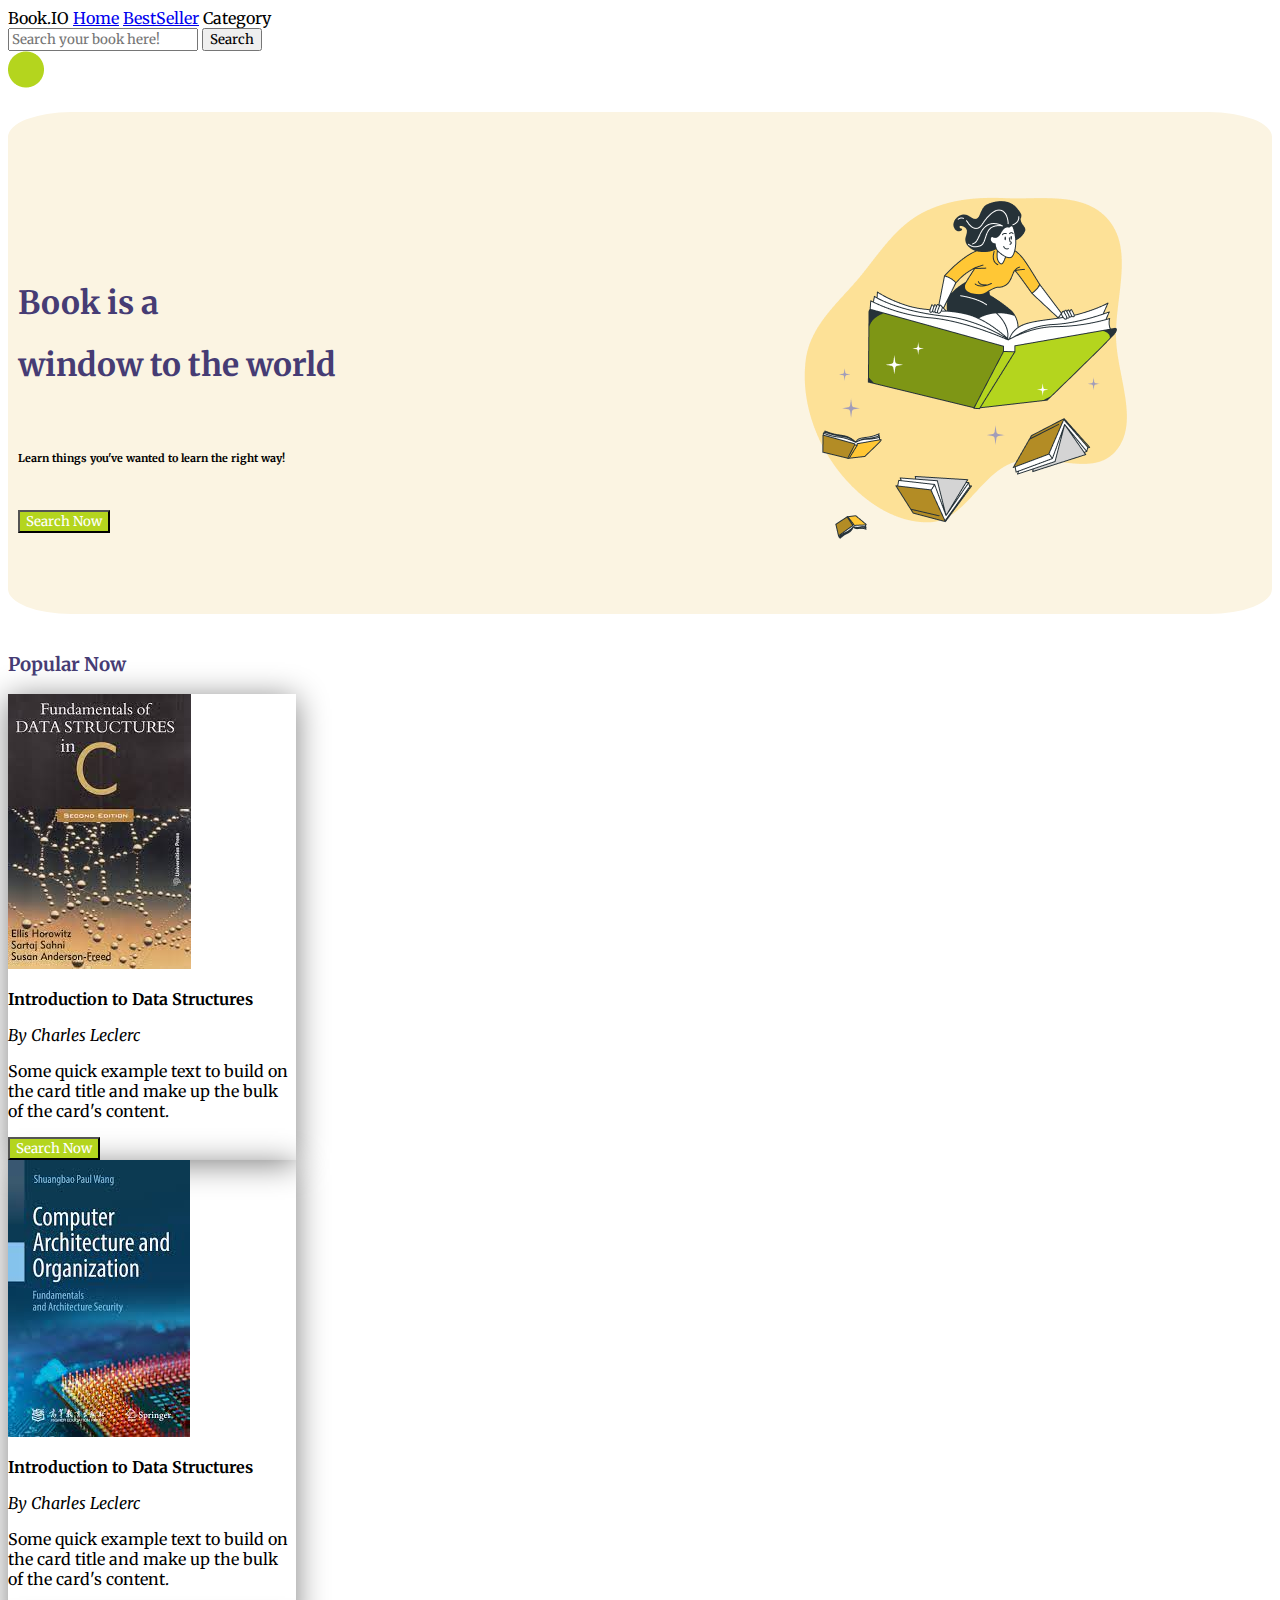
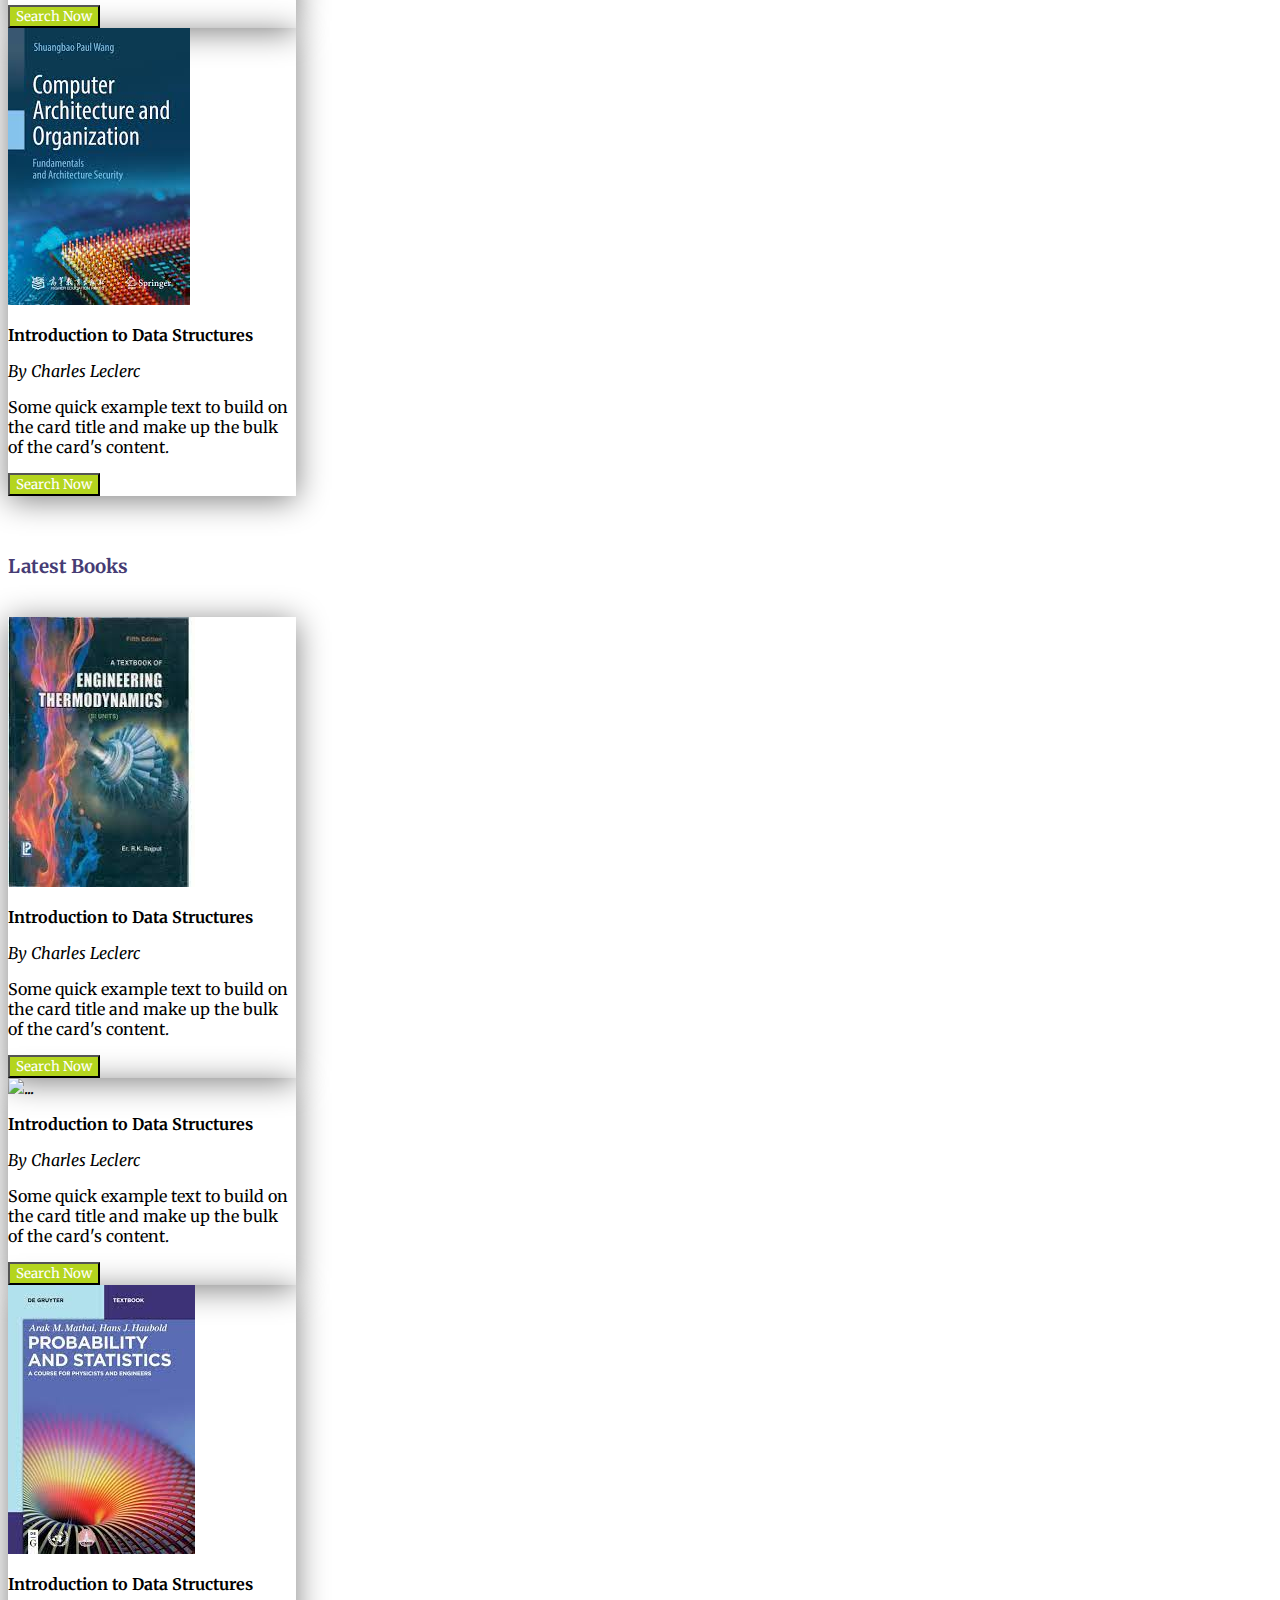
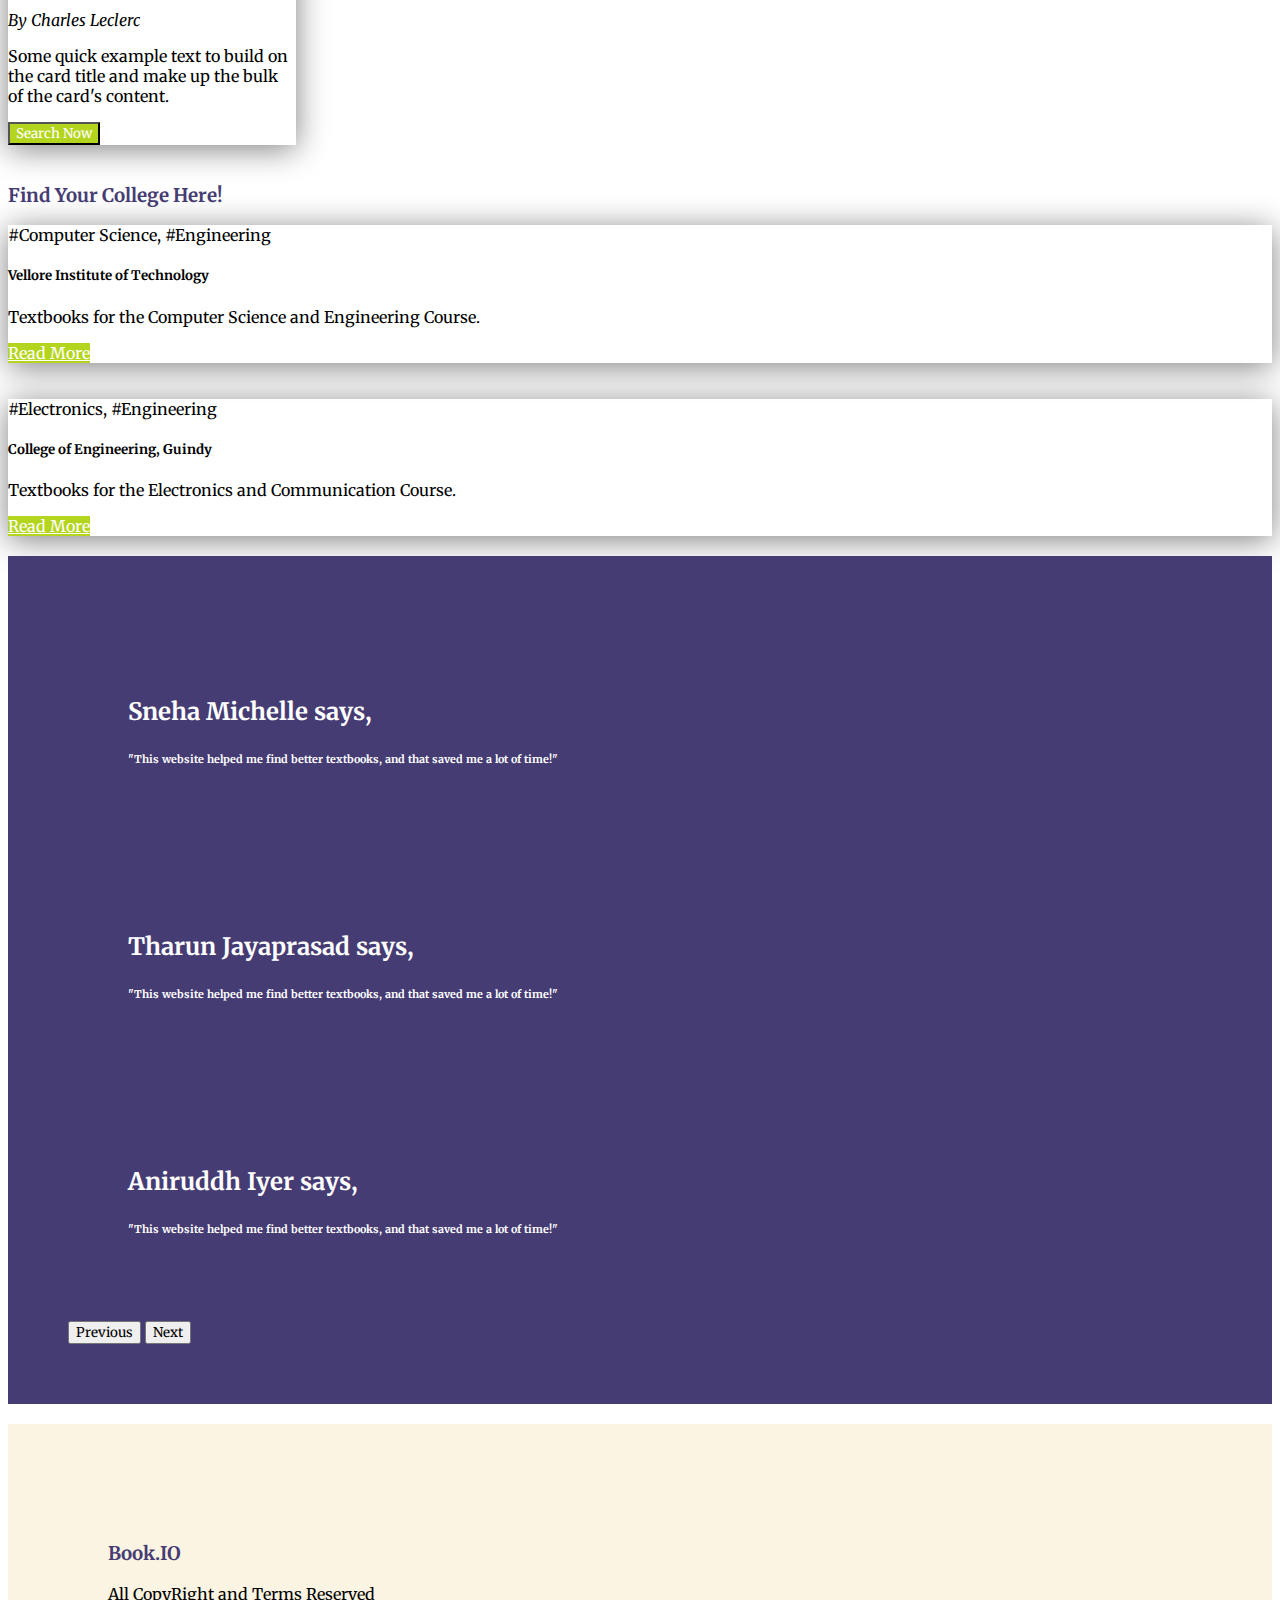
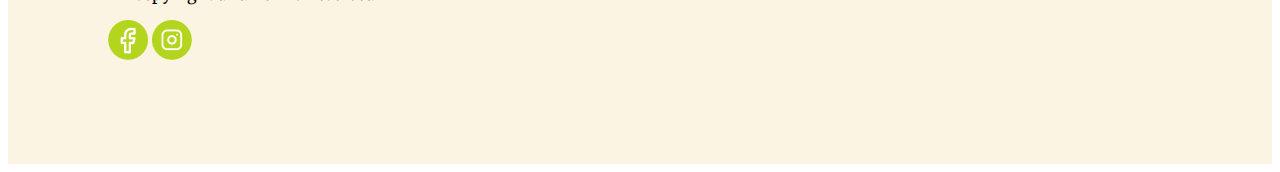
==== index.html @ 18d8ebc8 "Initial Commit" ====
<!DOCTYPE html>
<html lang="en">
<head>
    <meta charset="UTF-8">
    <meta http-equiv="X-UA-Compatible" content="IE=edge">
    <meta name="viewport" content="width=device-width, initial-scale=1.0">
    <link rel="stylesheet" href="index.css">
    <link href="https://cdn.jsdelivr.net/npm/bootstrap@5.2.2/dist/css/bootstrap.min.css" rel="stylesheet" integrity="sha384-Zenh87qX5JnK2Jl0vWa8Ck2rdkQ2Bzep5IDxbcnCeuOxjzrPF/et3URy9Bv1WTRi" crossorigin="anonymous">
    <title>Book.IO</title>
</head>
    <!--navbar goes here-->
    <nav class="navbar bg-light">
        <div class="container-fluid">
          <a class="navbar-brand">Book.IO</a>
          <a class="nav-link" href="#">Home</a>
            <a class="nav-link" href="#">BestSeller</a>
            <a class="nav-link disabled">Category</a>
          <form class="d-flex" role="search">
            <input class="form-control me-2" type="search" placeholder="Search your book here!" aria-label="Search">
            <button class="btn btn-outline-success" type="submit">Search</button>
          </form>
          <a href="#" class="nav-link"><img src="./profile.png" alt=""></a>
        </div>
      </nav>
    <!--and ends here-->

    <!--hero section-->
    <br>
    <div class="container text-center herodiv">
        <div class="headertext">
            <h1>Book is a</h1><h1>window to the world</h1>
            <br>
            <h6>Learn things you've wanted to learn the right way!</h6>
            <br>
            <button class="btn" style="background-color:#B4D51E;color:white">Search Now</button>
        </div>
        <div class="heroimage">
            <img src="./ilustrationhero.png" class="illustrationhero">
        </div>
    </div>
    <!--hero end section-->

    <br>

    <!--popular now and latestr book section-->
    <section class="popularnow">
        <div class="container px-4">
            <h3>Popular Now</h3>
            <div class="grid row gx-5">
                <div class="col">
                    <div class="card p-3" style="width: 18rem;">
                        <img src="[data-uri]" class="card-img-top" alt="...">
                        <div class="card-body">
                          <p><b>Introduction to Data Structures</b></p>
                          <p><i>By Charles Leclerc</i></p>
                          <p class="card-text">Some quick example text to build on the card title and make up the bulk of the card's content.</p>
                        </div>
                        <button class="btn" style="background-color:#B4D51E;color:white"><a href="book.html" style="text-decoration: none; color: white;">Search Now</a></button>
                    </div>
                </div>
                <div class="col">
                    <div class="card p-3" style="width: 18rem;">
                        <img src="[data-uri]" class="card-img-top" alt="...">
                        <div class="card-body">
                            <p><b>Introduction to Data Structures</b></p>
                          <p><i>By Charles Leclerc</i></p>
                          <p class="card-text">Some quick example text to build on the card title and make up the bulk of the card's content.</p>
                        </div>
                        <button class="btn" style="background-color:#B4D51E;color:white">Search Now</button>
                      </div>
                </div>
                <div class="col">
                    <div class="card p-3" style="width: 18rem;">
                        <img src="[data-uri]" class="card-img-top" alt="...">
                        <div class="card-body">
                            <p><b>Introduction to Data Structures</b></p>
                          <p><i>By Charles Leclerc</i></p>
                          <p class="card-text">Some quick example text to build on the card title and make up the bulk of the card's content.</p>
                        </div>
                        <button class="btn" style="background-color:#B4D51E;color:white">Search Now</button>
                      </div>
                </div>
                
            </div>
            <br>
            <br>
            <h3>Latest Books</h3>
            <br>
            <div class="row gx-5">
                <div class="col">
                    <div class="card p-3" style="width: 18rem;">
                        <img src="[data-uri]" class="card-img-top" alt="...">
                        <div class="card-body">
                            <p><b>Introduction to Data Structures</b></p>
                          <p><i>By Charles Leclerc</i></p>
                          <p class="card-text">Some quick example text to build on the card title and make up the bulk of the card's content.</p>
                        </div>
                        <button class="btn" style="background-color:#B4D51E;color:white">Search Now</button>
                      </div>
                </div>
                <div class="col">
                    <div class="card p-3" style="width: 18rem;">
                        <img src="https://m.media-amazon.com/images/I/51bVf5NyKcS.jpg" class="card-img-top" alt="...">
                        <div class="card-body">
                            <p><b>Introduction to Data Structures</b></p>
                          <p><i>By Charles Leclerc</i></p>
                          <p class="card-text">Some quick example text to build on the card title and make up the bulk of the card's content.</p>
                        </div>
                        <button class="btn" style="background-color:#B4D51E;color:white">Search Now</button>
                      </div>
                </div>
                <div class="col">
                    <div class="card p-3" style="width: 18rem;">
                        <img src="[data-uri]" class="card-img-top" alt="...">
                        <div class="card-body">
                            <p><b>Introduction to Data Structures</b></p>
                          <p><i>By Charles Leclerc</i></p>
                          <p class="card-text">Some quick example text to build on the card title and make up the bulk of the card's content.</p>
                        </div>
                        <button class="btn" style="background-color:#B4D51E;color:white">Search Now</button>
                      </div>
                </div>
            </div>
            
        </div>       

    </section>
    <!--popular now section ends-->

    <!--College packages start here-->
    <br>
    <div class="container">
    <h3>Find Your College Here!</h3>
        <div class="card">
            <div class="card-header">
                <p>#Computer Science, #Engineering</p>
            </div>
            <div class="card-body text-center">
                <h5 class="card-title">Vellore Institute of Technology</h5>
                <p class="card-text">Textbooks for the Computer Science and Engineering Course.</p>
                <a href="#" class="btn" style="background-color: #B4D51E; color: white">Read More</a>
            </div>
        </div>
        <br>
        <div class="card">
            <div class="card-header">
              <p>#Electronics, #Engineering</p>
            </div>
            <div class="card-body text-center">
              <h5 class="card-title">College of Engineering, Guindy</h5>
              <p class="card-text">Textbooks for the Electronics and Communication Course.</p>
              <a href="#" class="btn" style="background-color: #B4D51E; color: white">Read More</a>
            </div>
          </div>
        </div>
        <br>
    </div>
    <!--ends here-->


    <!--carousel of testimony-->
    <div class="container">
        <div id="carouselExampleControls" class="carousel slide" data-bs-ride="true">
            <div class="carousel-inner">
              <div class="carousel-item active text-center slide"  data-bs-slide-to="0">
                <h2 style="color:white">Sneha Michelle says, </h2>
                <h6 style="color:white">"This website helped me find better textbooks, and that saved me a lot of time!"</h6>
              </div>
              <div class="carousel-item text-center slide" data-bs-slide-to="1">
                <h2 style="color:white">Tharun Jayaprasad says, </h2>
                <h6 style="color:white">"This website helped me find better textbooks, and that saved me a lot of time!"</h6>
              </div>
              <div class="carousel-item text-center slide" data-bs-slide-to="2">
                <h2 style="color:white">Aniruddh Iyer says, </h2>
                <h6 style="color:white">"This website helped me find better textbooks, and that saved me a lot of time!"</h6>
              </div>
            </div>
            <button class="carousel-control-prev" type="button" data-bs-target="#carouselExampleControls" data-bs-slide="prev">
              <span class="carousel-control-prev-icon" aria-hidden="true"></span>
              <span class="visually-hidden">Previous</span>
            </button>
            <button class="carousel-control-next" type="button" data-bs-target="#carouselExampleControls" data-bs-slide="next">
              <span class="carousel-control-next-icon" aria-hidden="true"></span>
              <span class="visually-hidden">Next</span>
            </button>
          </div>
    </div>
    <!--carousel of testimony ends-->
    <br>
    <!--footer--->
    <div class="footer text-center">
        <h3>Book.IO</h3>
        <p>All CopyRight and Terms Reserved</p>
        <img src="./facebook.png" alt="ig" srcset="">
        <img src="./instagram.png" alt="mail" srcset="">
    </div>
    <!--footer ends-->
<!-- JavaScript Bundle with Popper -->
<script src="https://cdn.jsdelivr.net/npm/bootstrap@5.2.2/dist/js/bootstrap.bundle.min.js" integrity="sha384-OERcA2EqjJCMA+/3y+gxIOqMEjwtxJY7qPCqsdltbNJuaOe923+mo//f6V8Qbsw3" crossorigin="anonymous"></script>
</body>
</html>
---- index.css ----
@import url('https://fonts.googleapis.com/css2?family=Merriweather&display=swap');

*{
    font-family: 'Merriweather', serif;
}
.herodiv{
    background-color: #FBF4E2;
    border-radius: 5%;
    display: flex;
}
.headertext{
    margin-top: 150px;
    margin-left:10px;
    text-align: left;
}
.heroimage{
    flex-direction: row;
    justify-content: flex-end;
}
.illustrationhero{
    margin-left: 420px;
}
h1,h3{
    color: #463C74;
    font-weight: 700;
}
.slide{
    background-image: url('[data-uri]'    );
    padding: 60px;
}
.footer{
    background-color: #FBF4E2;
    padding: 100px;
}
.card{
    box-shadow: 0 4px 30px grey;
}
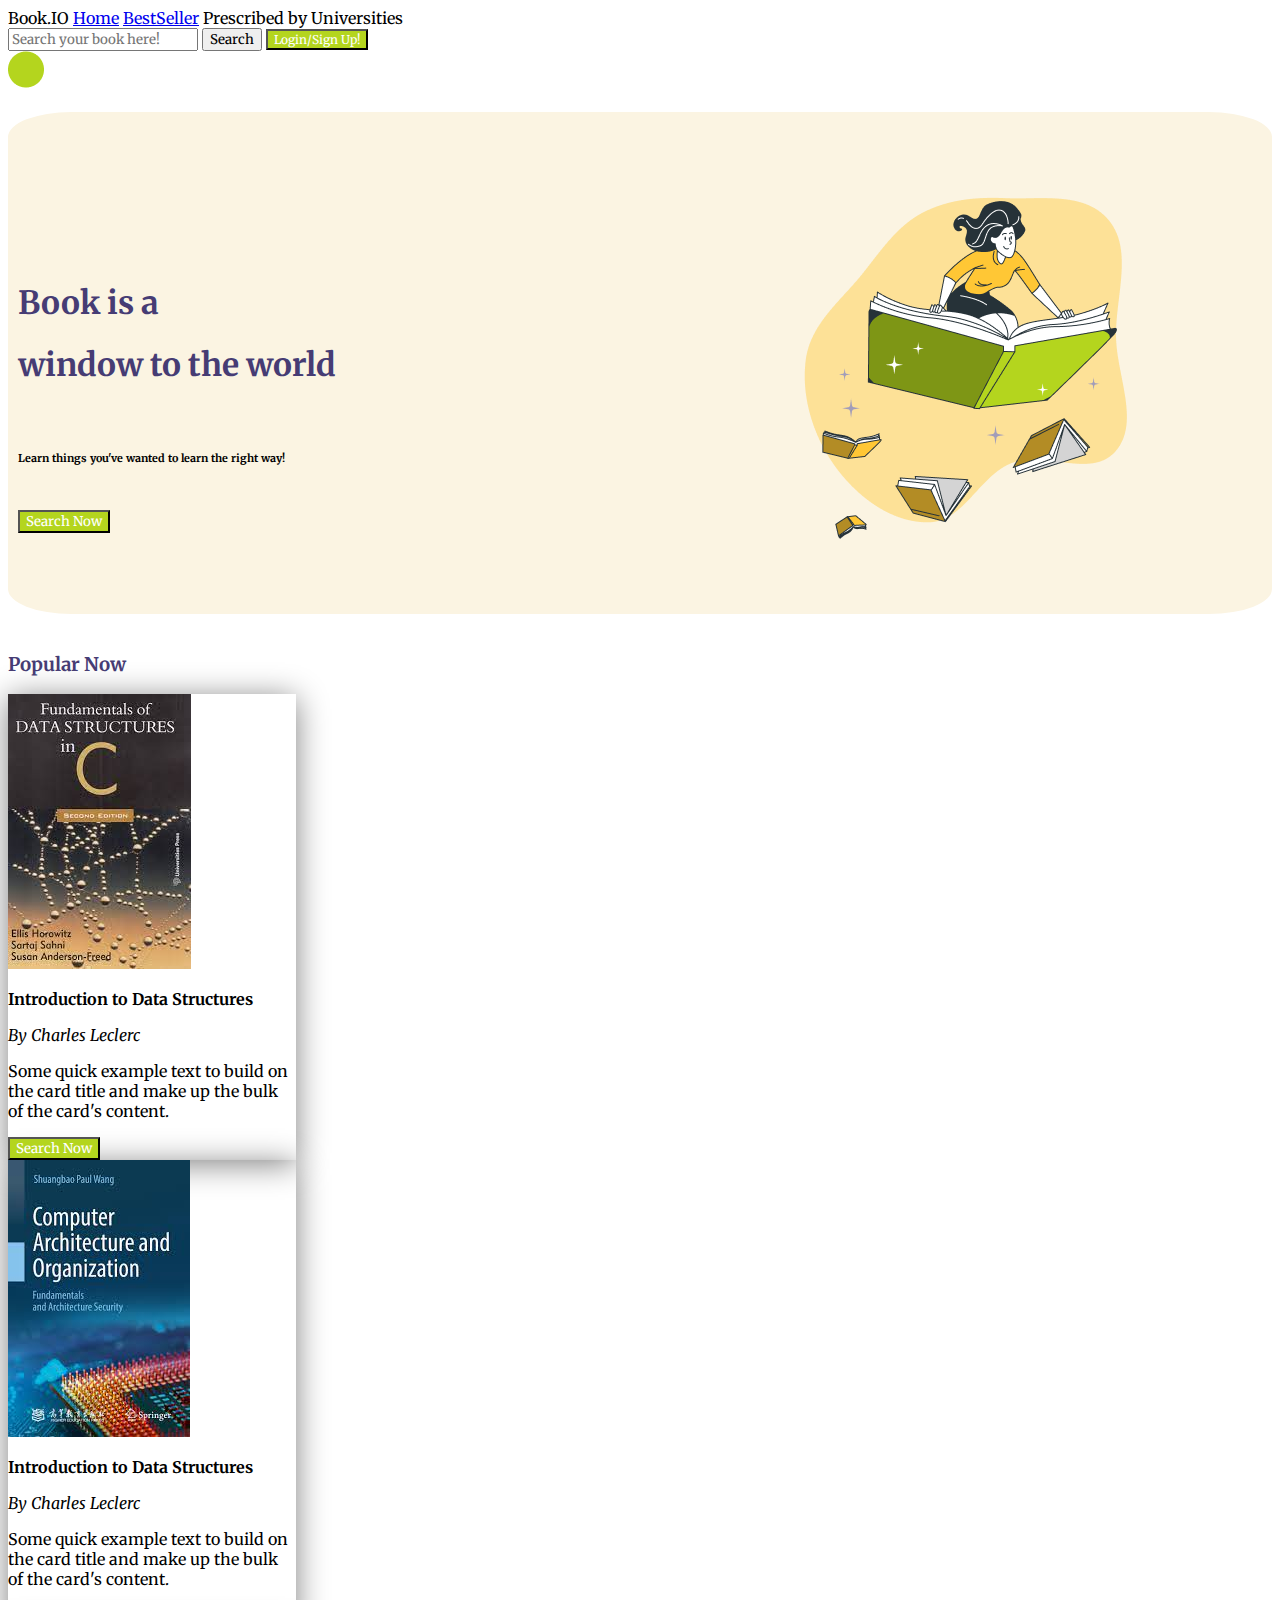
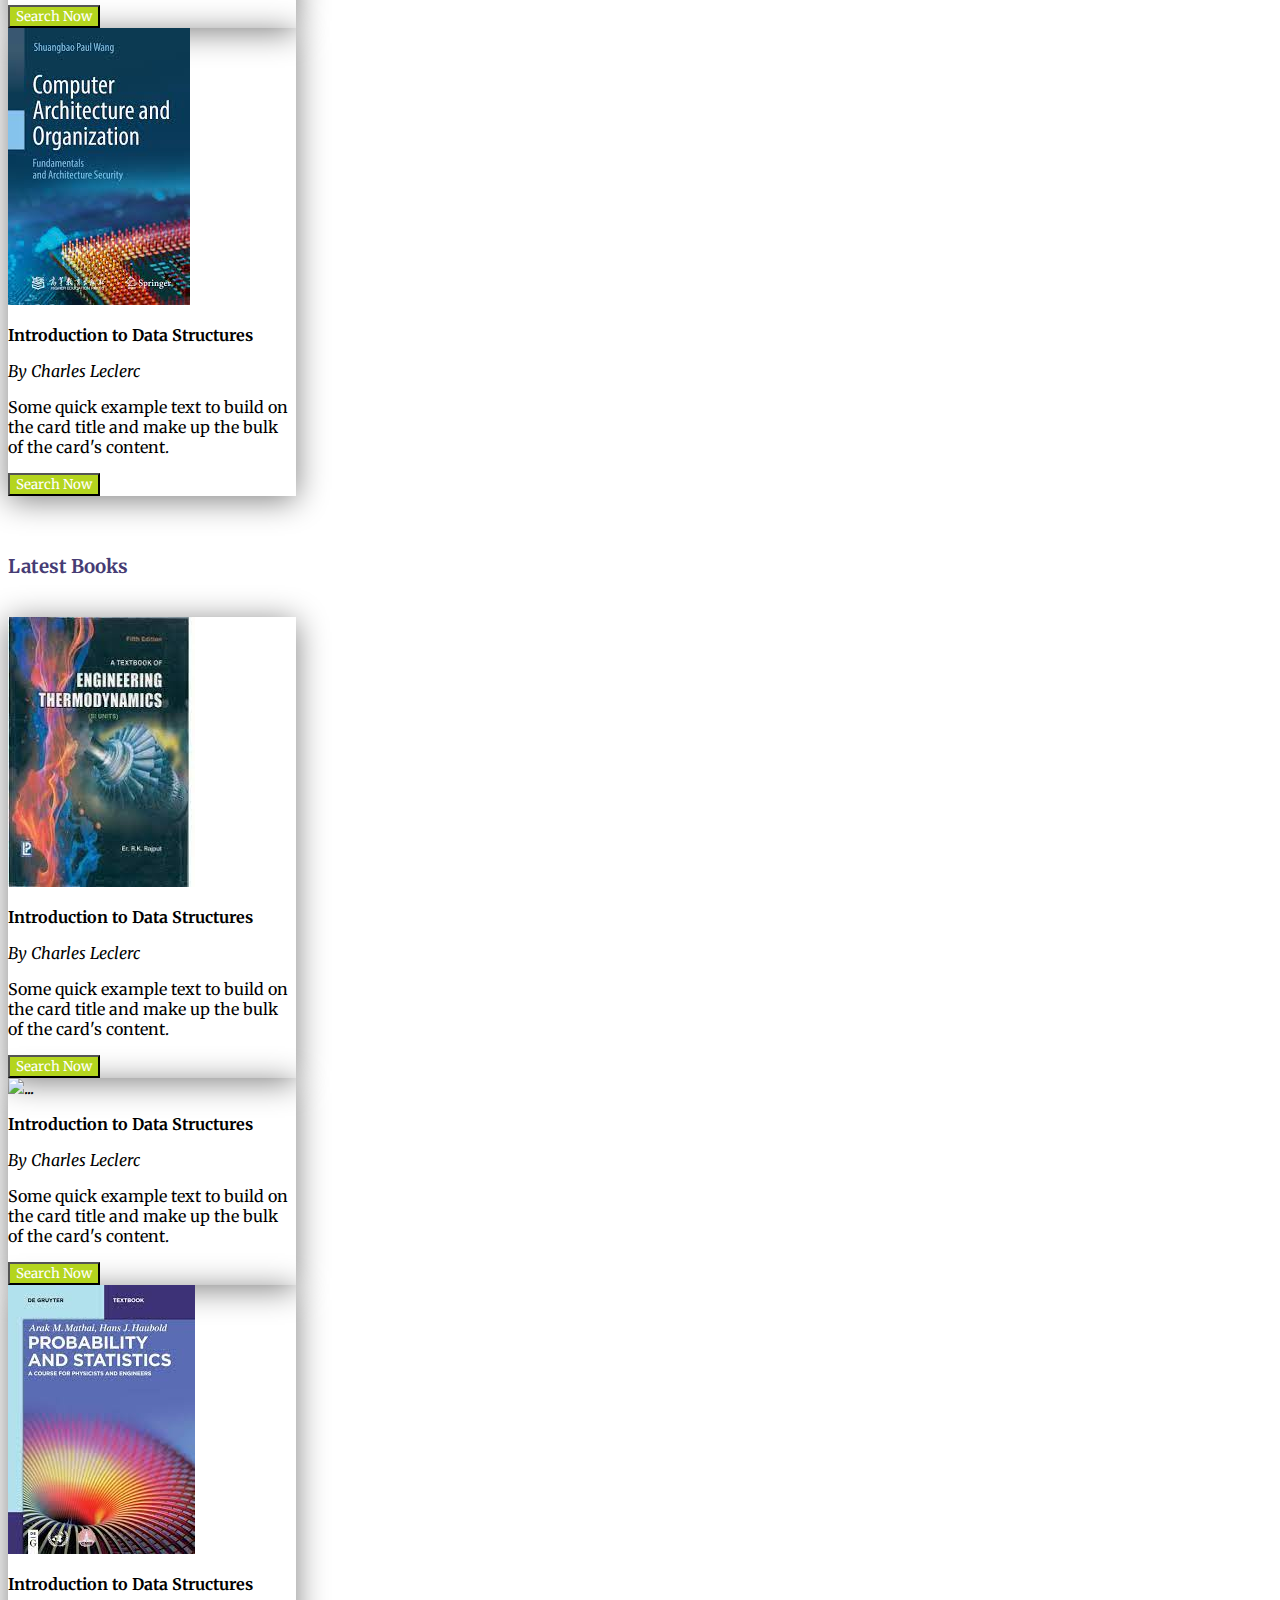
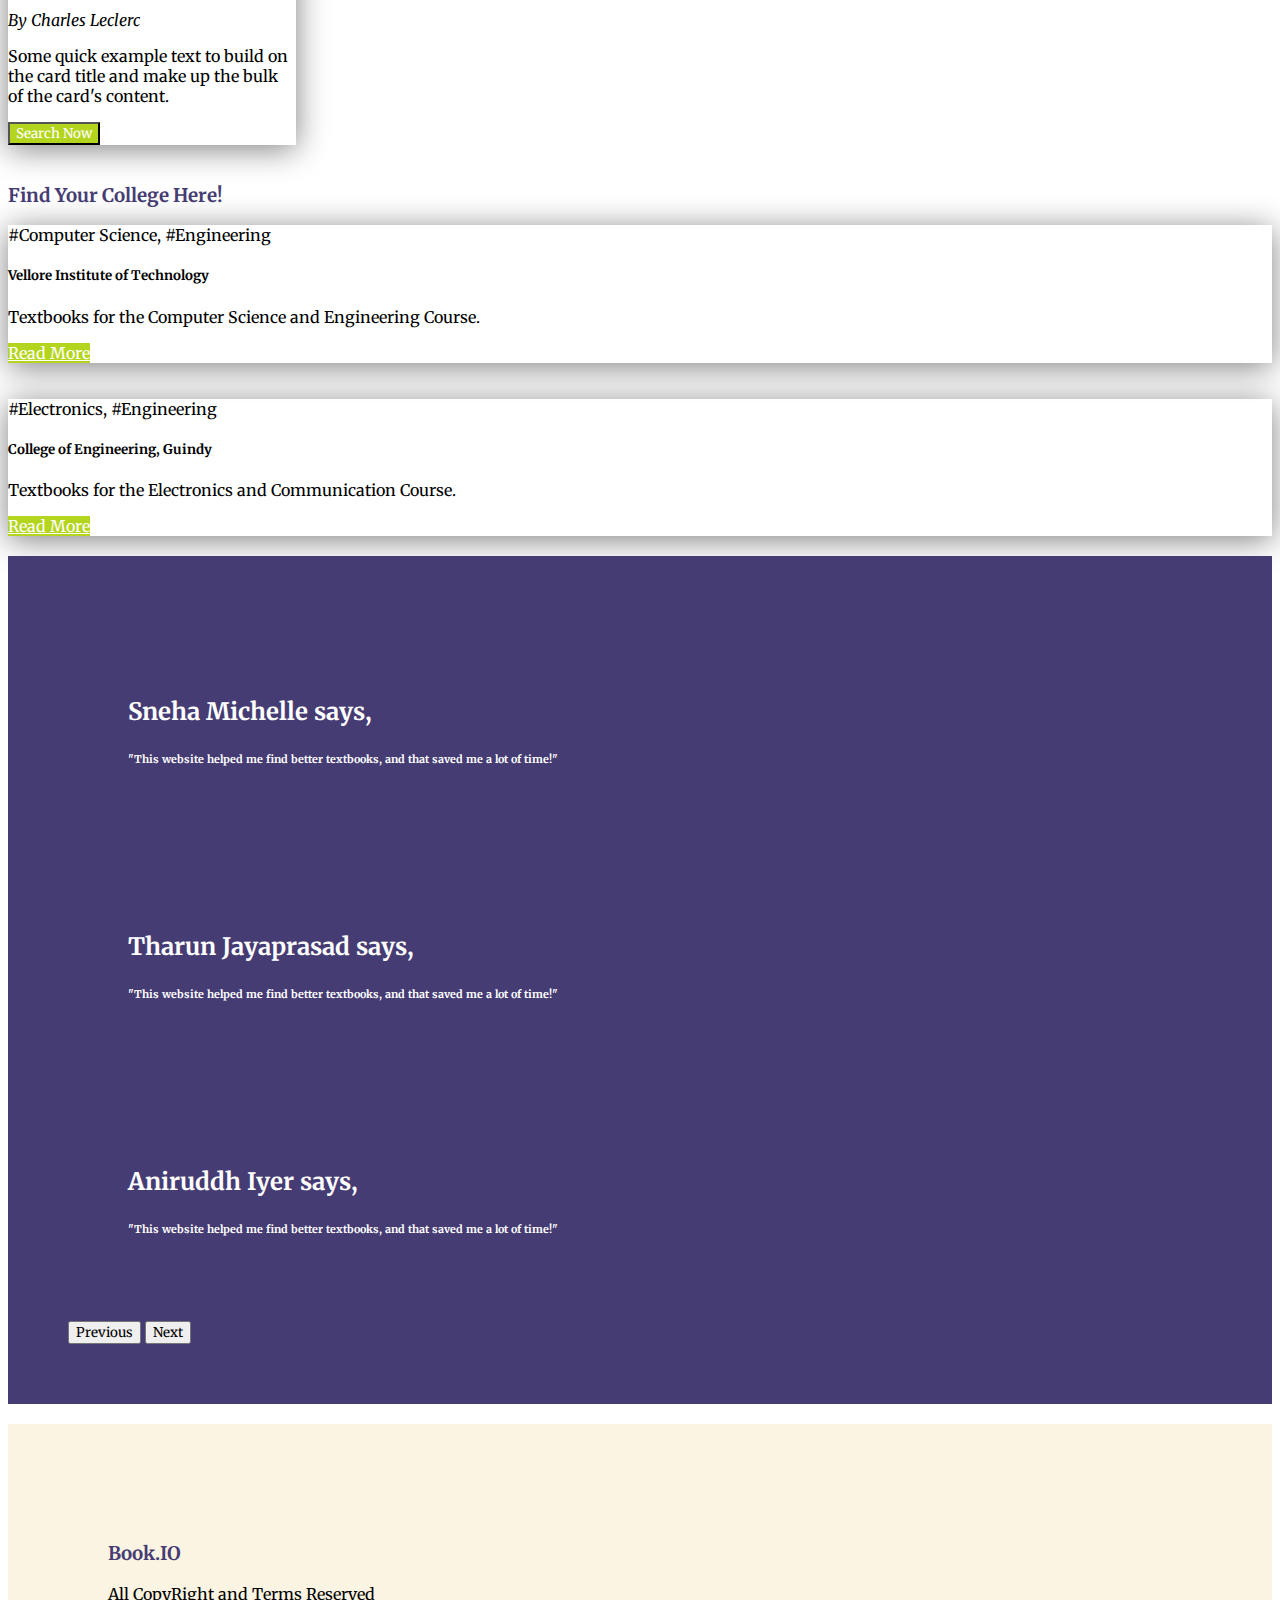
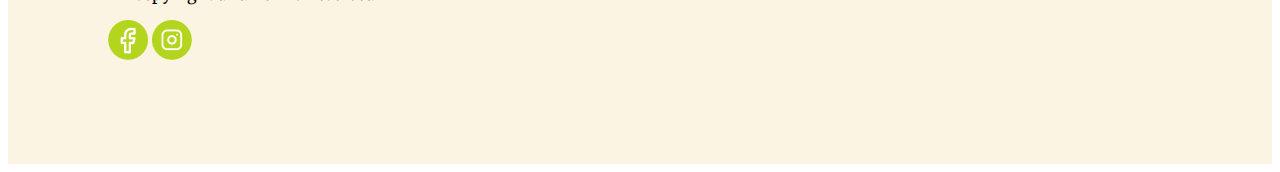
==== commit ef29897b: "Made Minor Changes" ====
--- a/index.html
+++ b/index.html
@@ -12,14 +12,15 @@
     <nav class="navbar bg-light">
         <div class="container-fluid">
           <a class="navbar-brand">Book.IO</a>
-          <a class="nav-link" href="#">Home</a>
+          <a class="nav-link" href="index.html">Home</a>
             <a class="nav-link" href="#">BestSeller</a>
-            <a class="nav-link disabled">Category</a>
+            <a class="nav-link">Prescribed by Universities</a>
           <form class="d-flex" role="search">
             <input class="form-control me-2" type="search" placeholder="Search your book here!" aria-label="Search">
             <button class="btn btn-outline-success" type="submit">Search</button>
+            <button class="btn" style="background-color:#B4D51E;color:white; font-size: 12px;" type="submit" href="swe_project_login.html">Login/Sign Up!</button>
           </form>
-          <a href="#" class="nav-link"><img src="./profile.png" alt=""></a>
+          <a href="login_page.html" class="nav-link"><img src="./profile.png" alt=""></a>
         </div>
       </nav>
     <!--and ends here-->
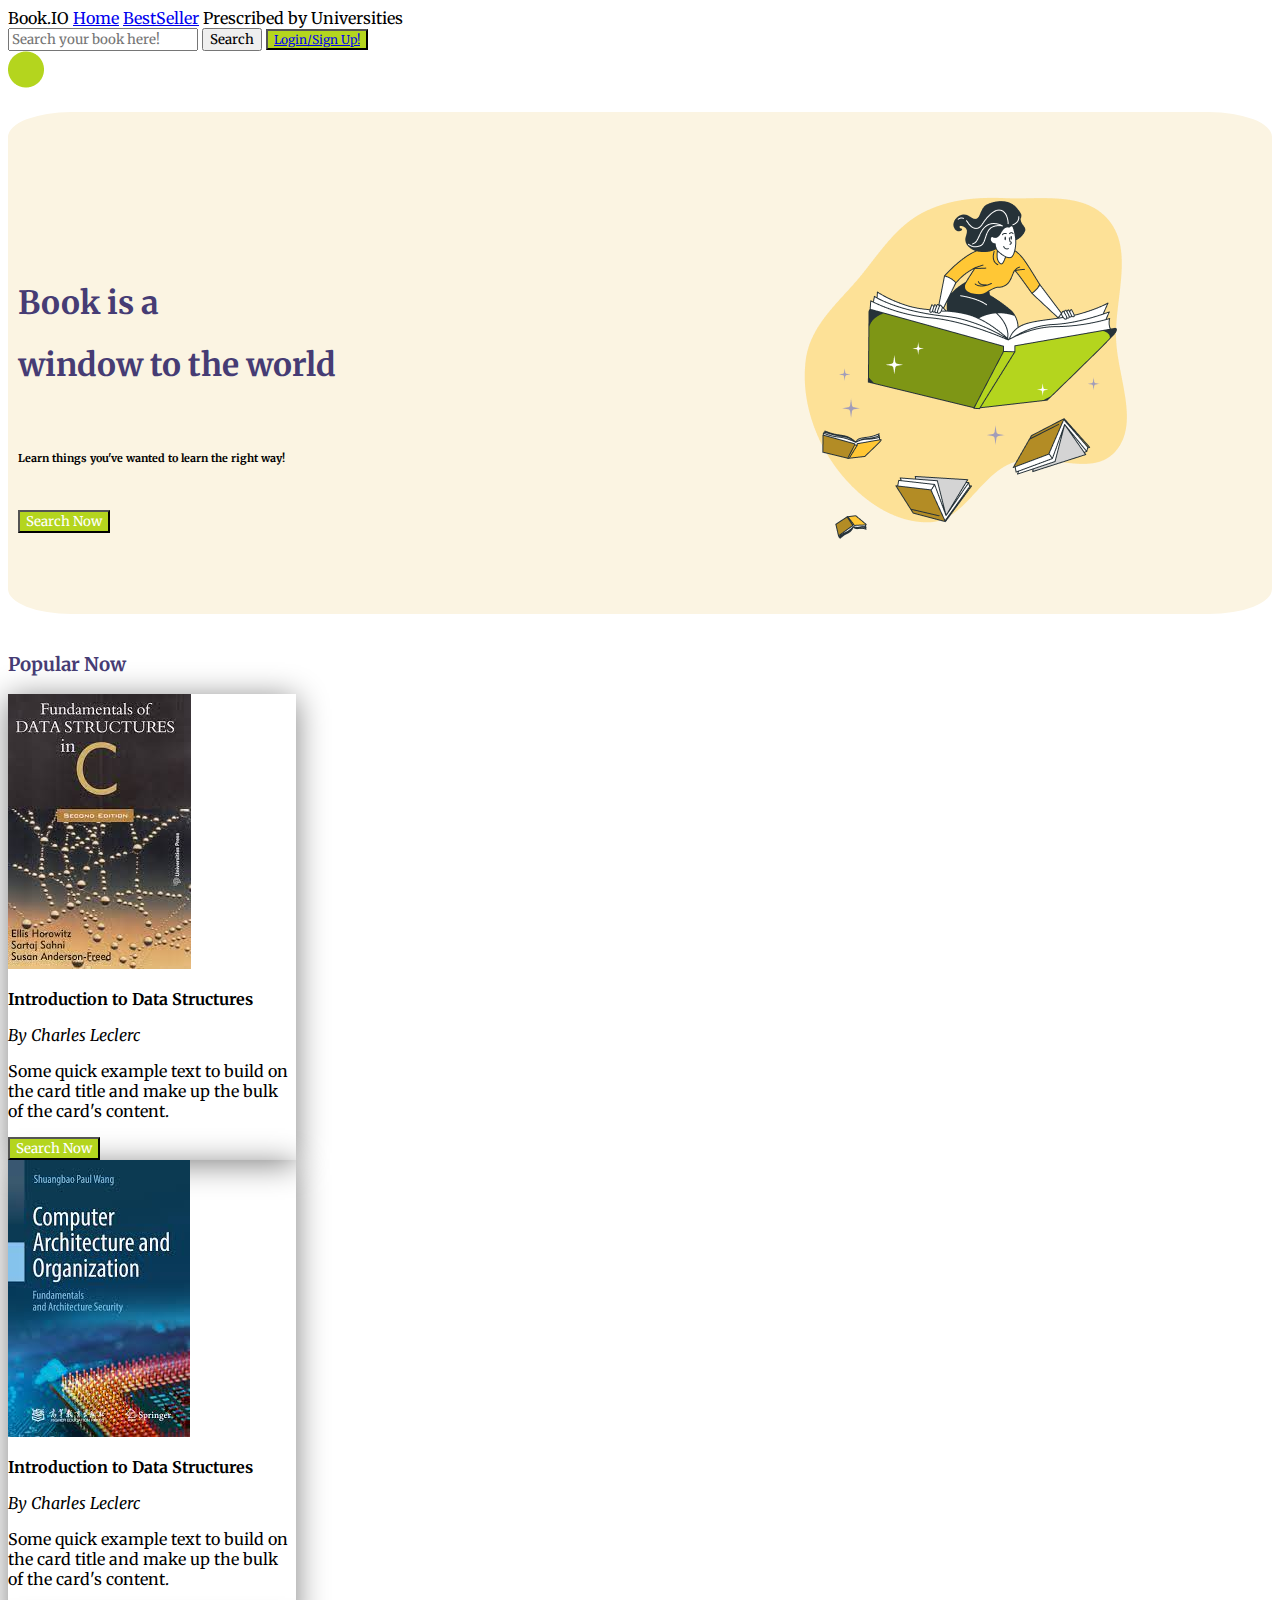
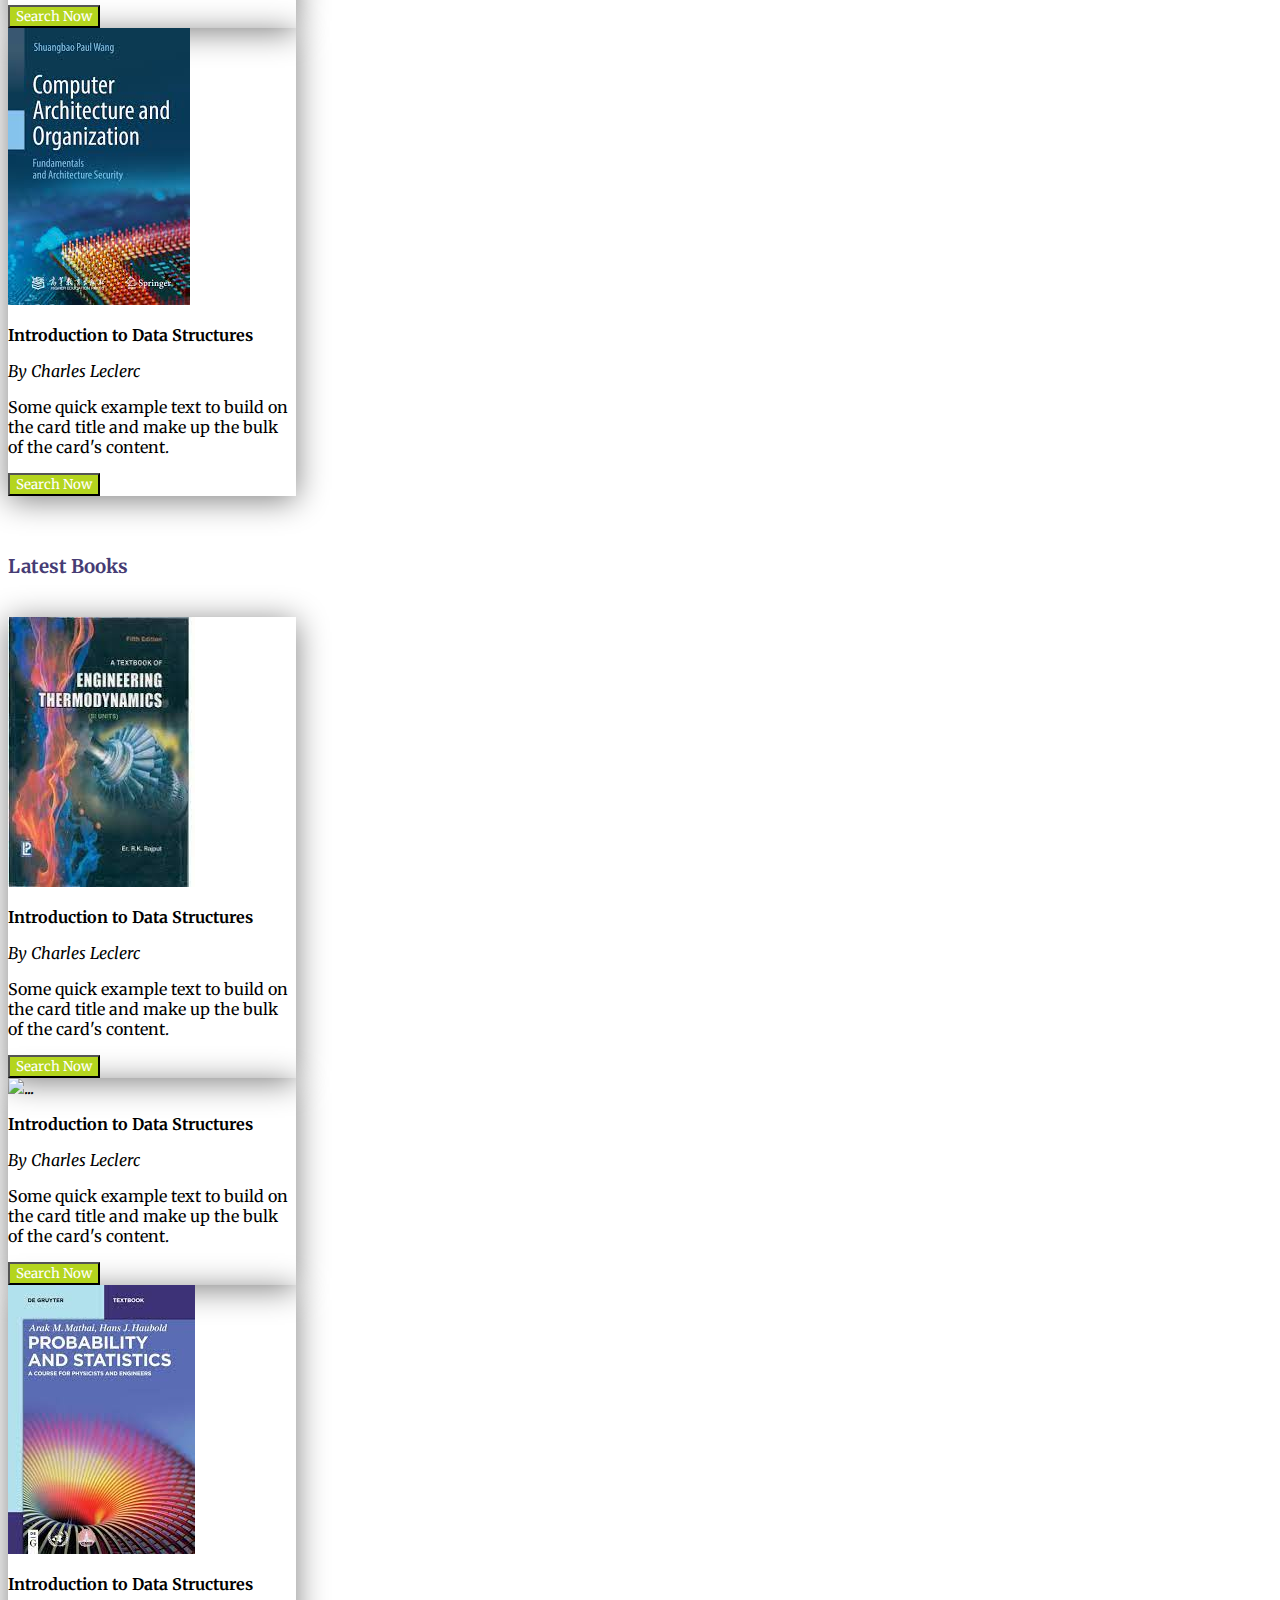
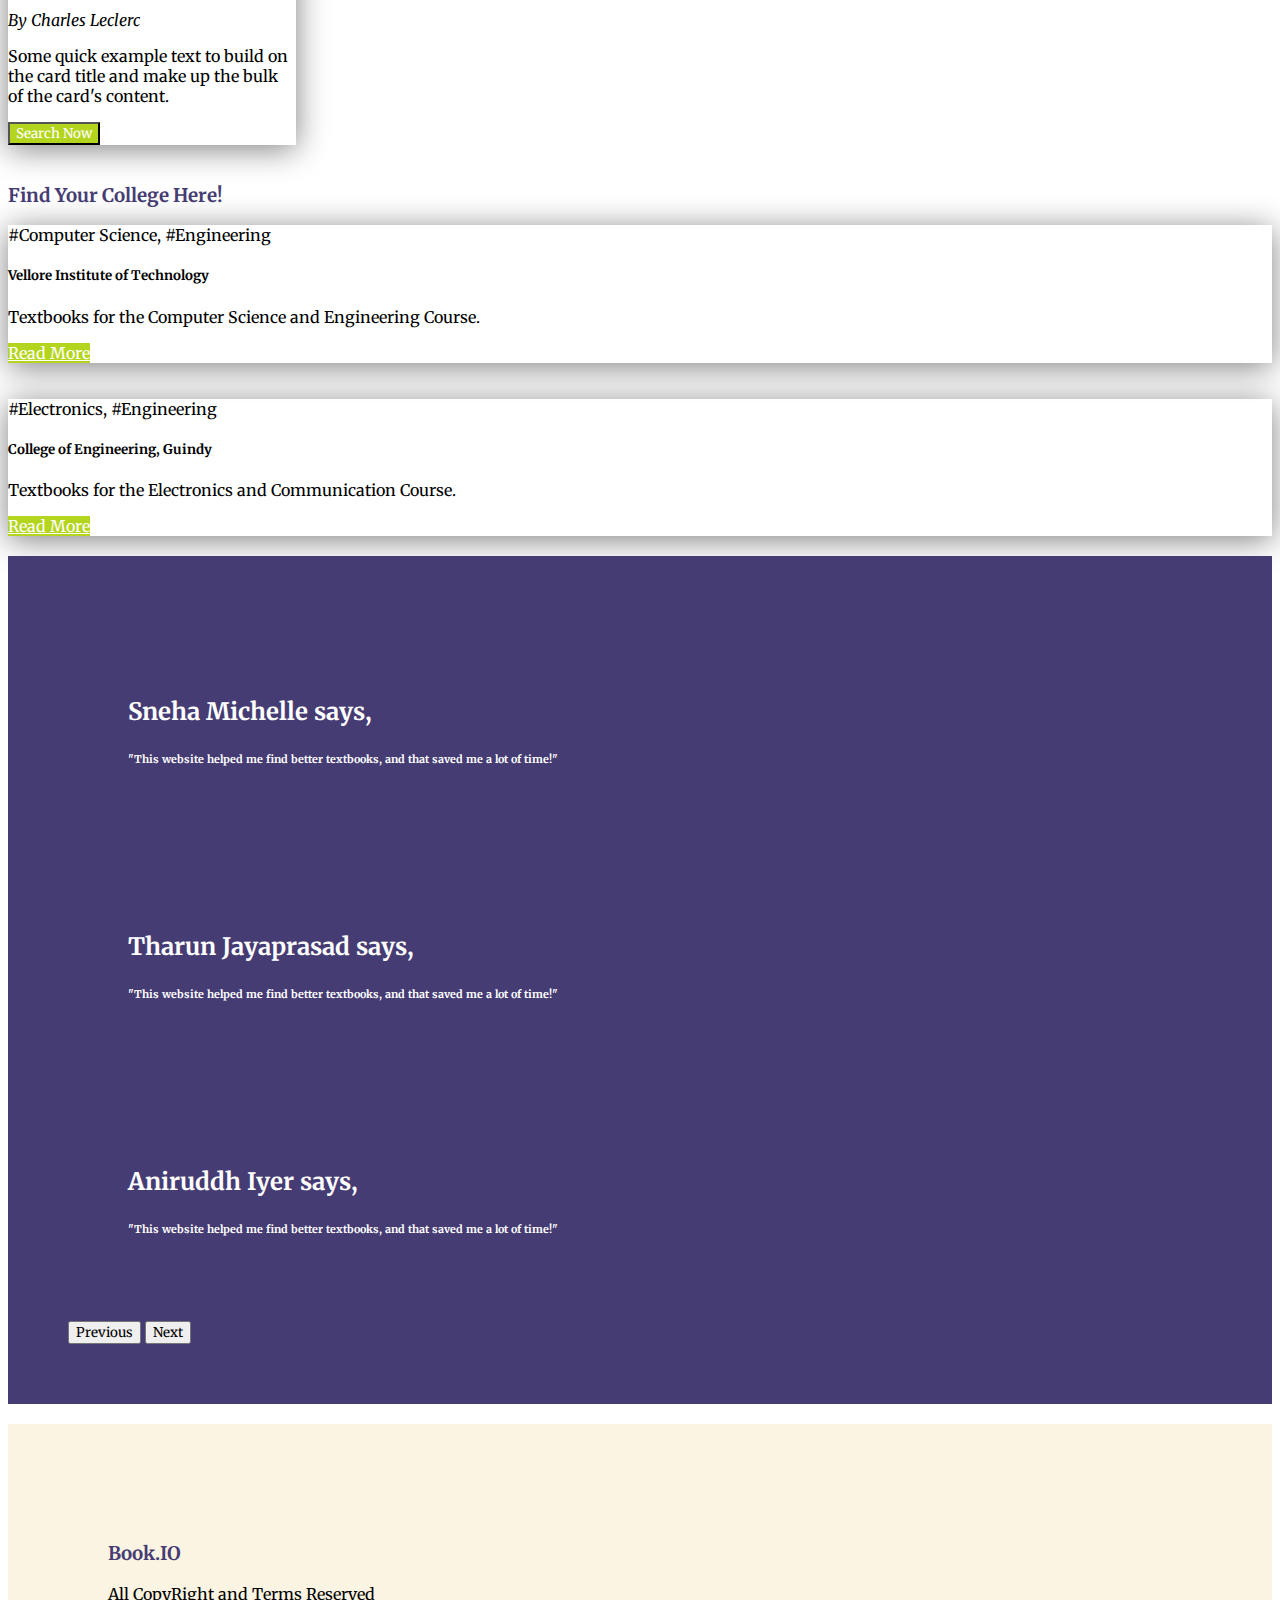
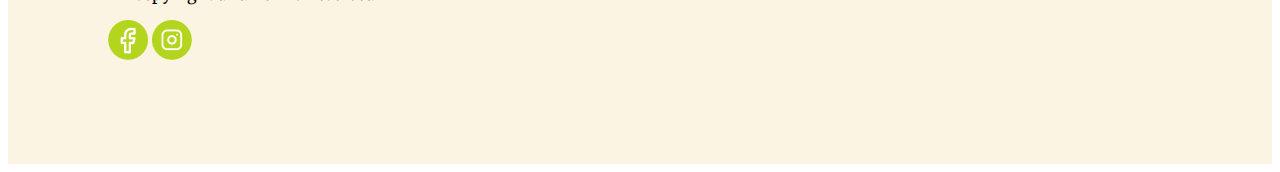
==== commit cdbe2fd4: "Add: Firebase Implementation for authentication" ====
--- a/index.html
+++ b/index.html
@@ -18,7 +18,7 @@
           <form class="d-flex" role="search">
             <input class="form-control me-2" type="search" placeholder="Search your book here!" aria-label="Search">
             <button class="btn btn-outline-success" type="submit">Search</button>
-            <button class="btn" style="background-color:#B4D51E;color:white; font-size: 12px;" type="submit" href="swe_project_login.html">Login/Sign Up!</button>
+            <button class="btn" style="background-color:#B4D51E;color:white; font-size: 12px;"><a href="./logintrial.html">Login/Sign Up!</a> </button>
           </form>
           <a href="login_page.html" class="nav-link"><img src="./profile.png" alt=""></a>
         </div>
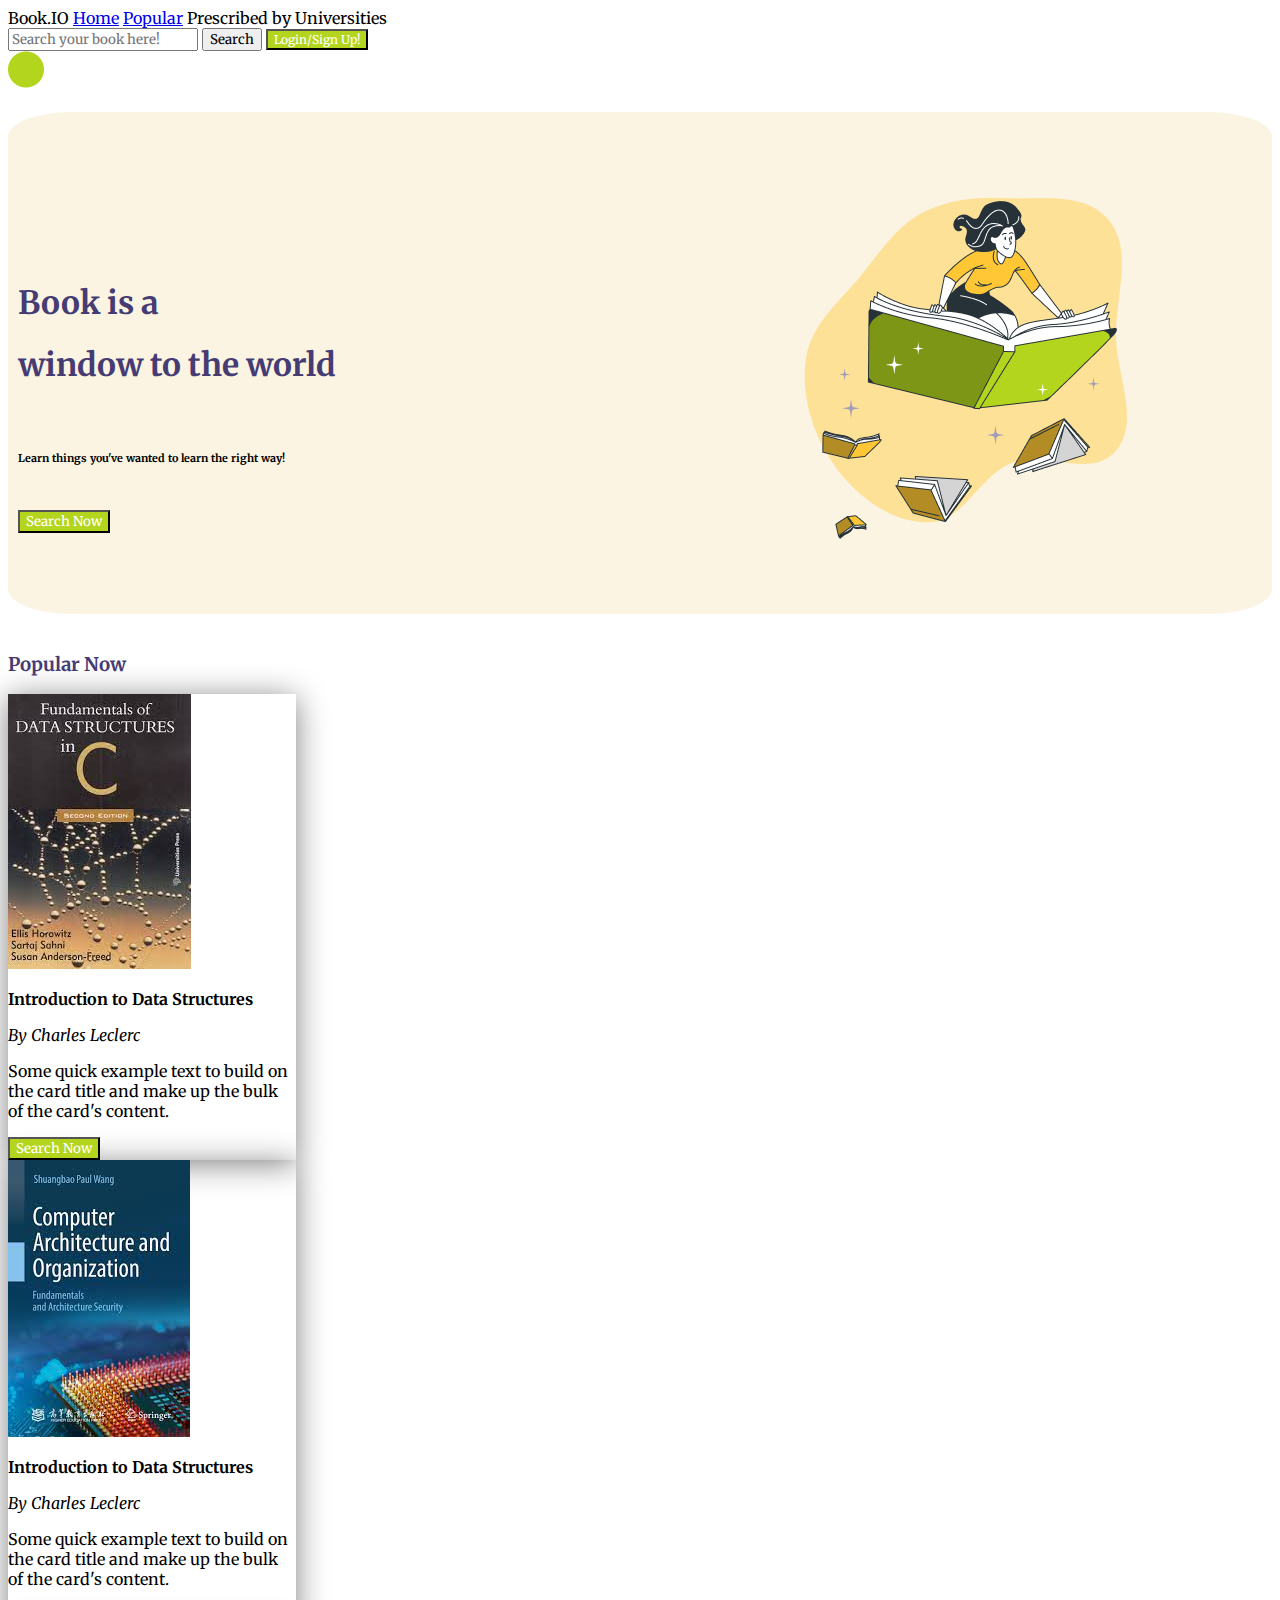
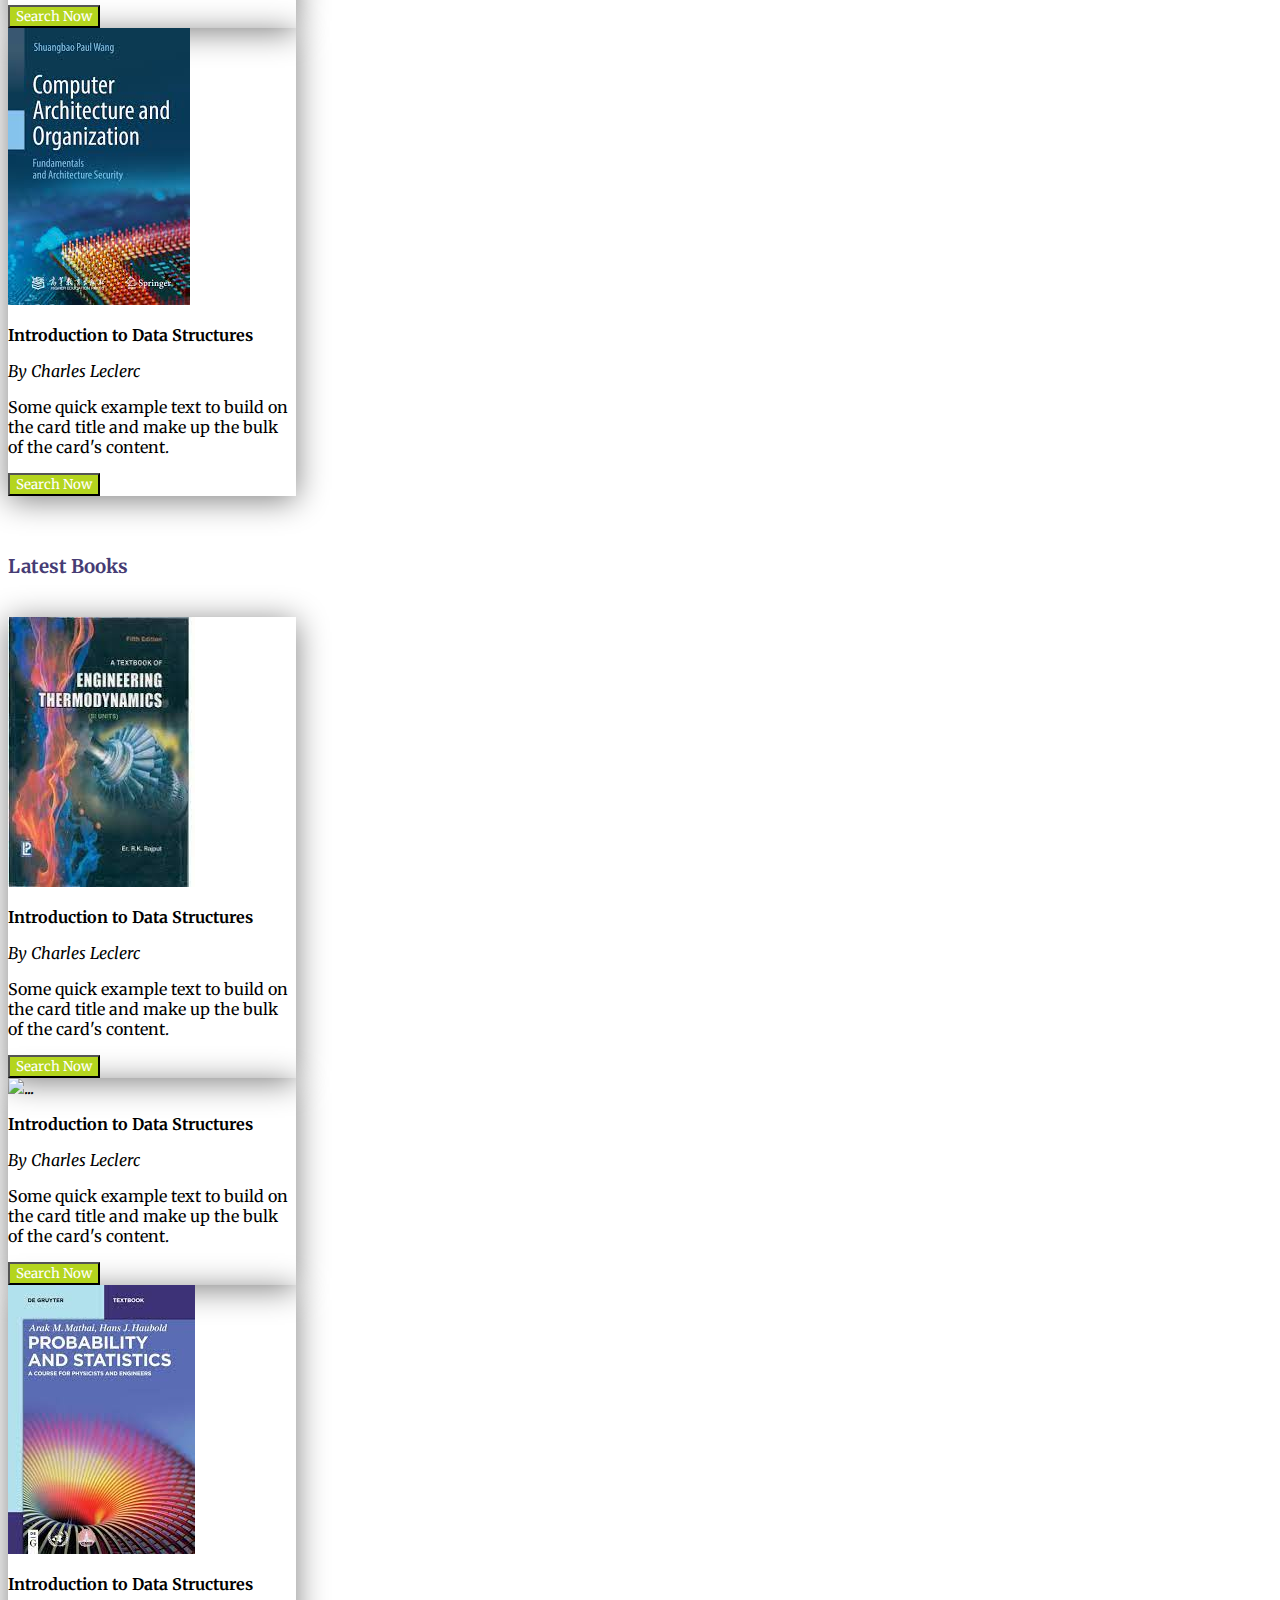
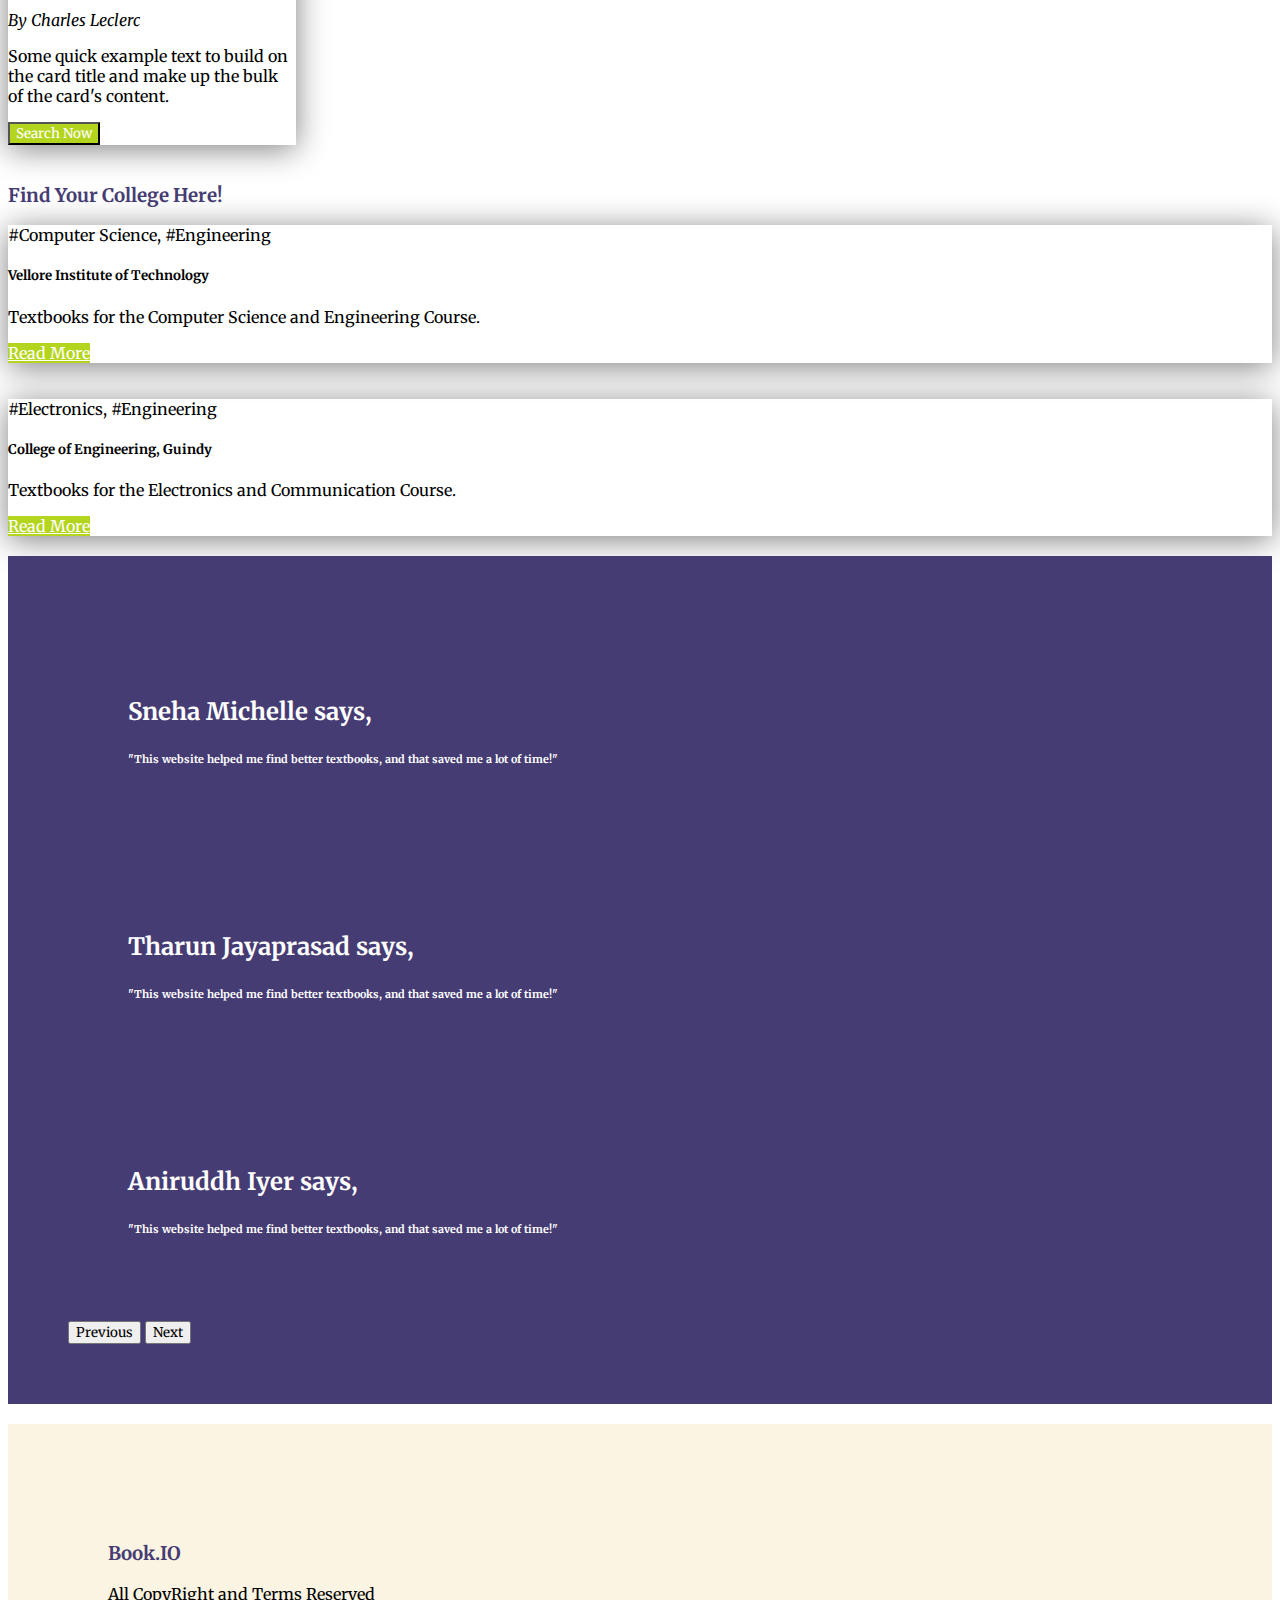
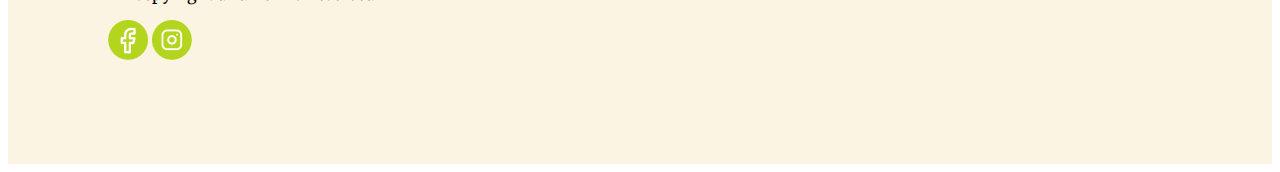
==== commit 78546b29: "Added Firebase for retrieving information" ====
--- a/index.html
+++ b/index.html
@@ -13,12 +13,12 @@
         <div class="container-fluid">
           <a class="navbar-brand">Book.IO</a>
           <a class="nav-link" href="index.html">Home</a>
-            <a class="nav-link" href="#">BestSeller</a>
+            <a class="nav-link" href="#popularnow">Popular</a>
             <a class="nav-link">Prescribed by Universities</a>
           <form class="d-flex" role="search">
             <input class="form-control me-2" type="search" placeholder="Search your book here!" aria-label="Search">
             <button class="btn btn-outline-success" type="submit">Search</button>
-            <button class="btn" style="background-color:#B4D51E;color:white; font-size: 12px;"><a href="./logintrial.html">Login/Sign Up!</a> </button>
+            <button class="btn" style="background-color:#B4D51E;color:white; font-size: 12px;">Login/Sign Up!</button>
           </form>
           <a href="login_page.html" class="nav-link"><img src="./profile.png" alt=""></a>
         </div>
@@ -44,7 +44,7 @@
     <br>
 
     <!--popular now and latestr book section-->
-    <section class="popularnow">
+    <section id="popularnow">
         <div class="container px-4">
             <h3>Popular Now</h3>
             <div class="grid row gx-5">
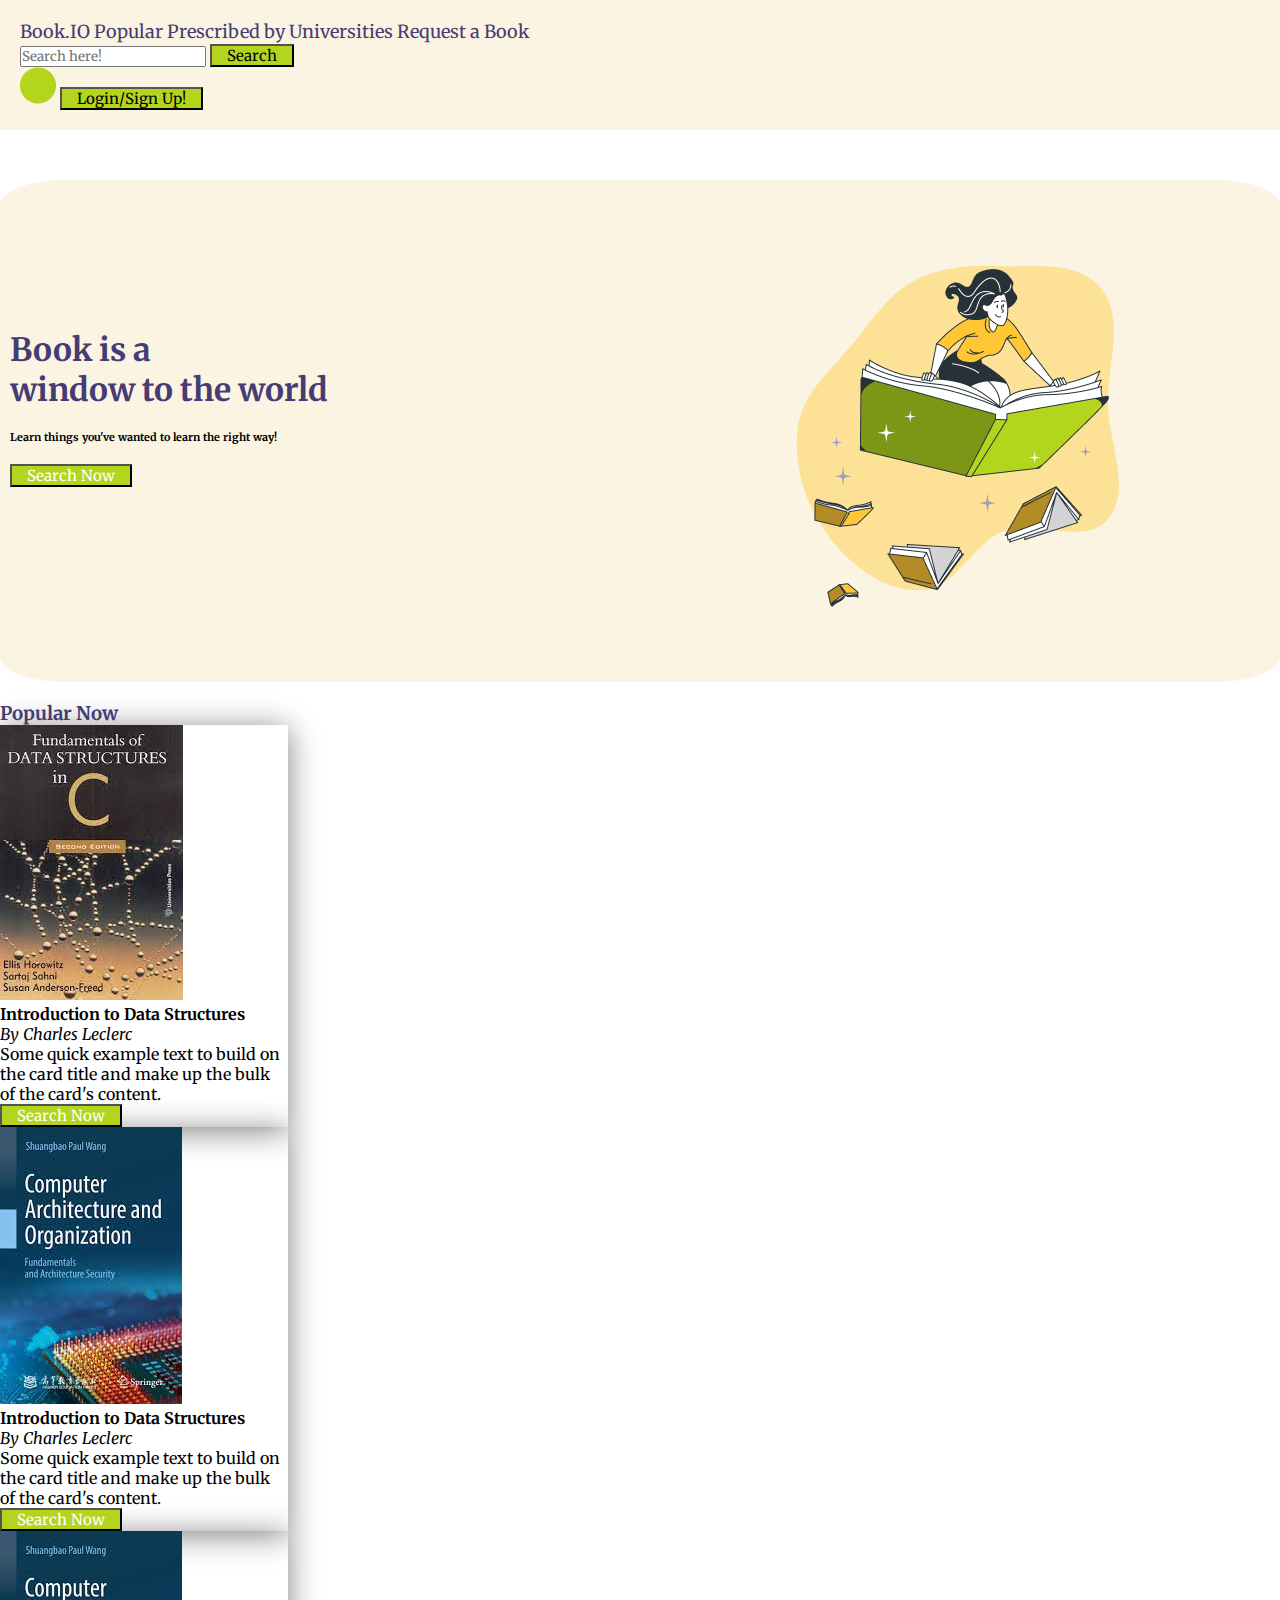
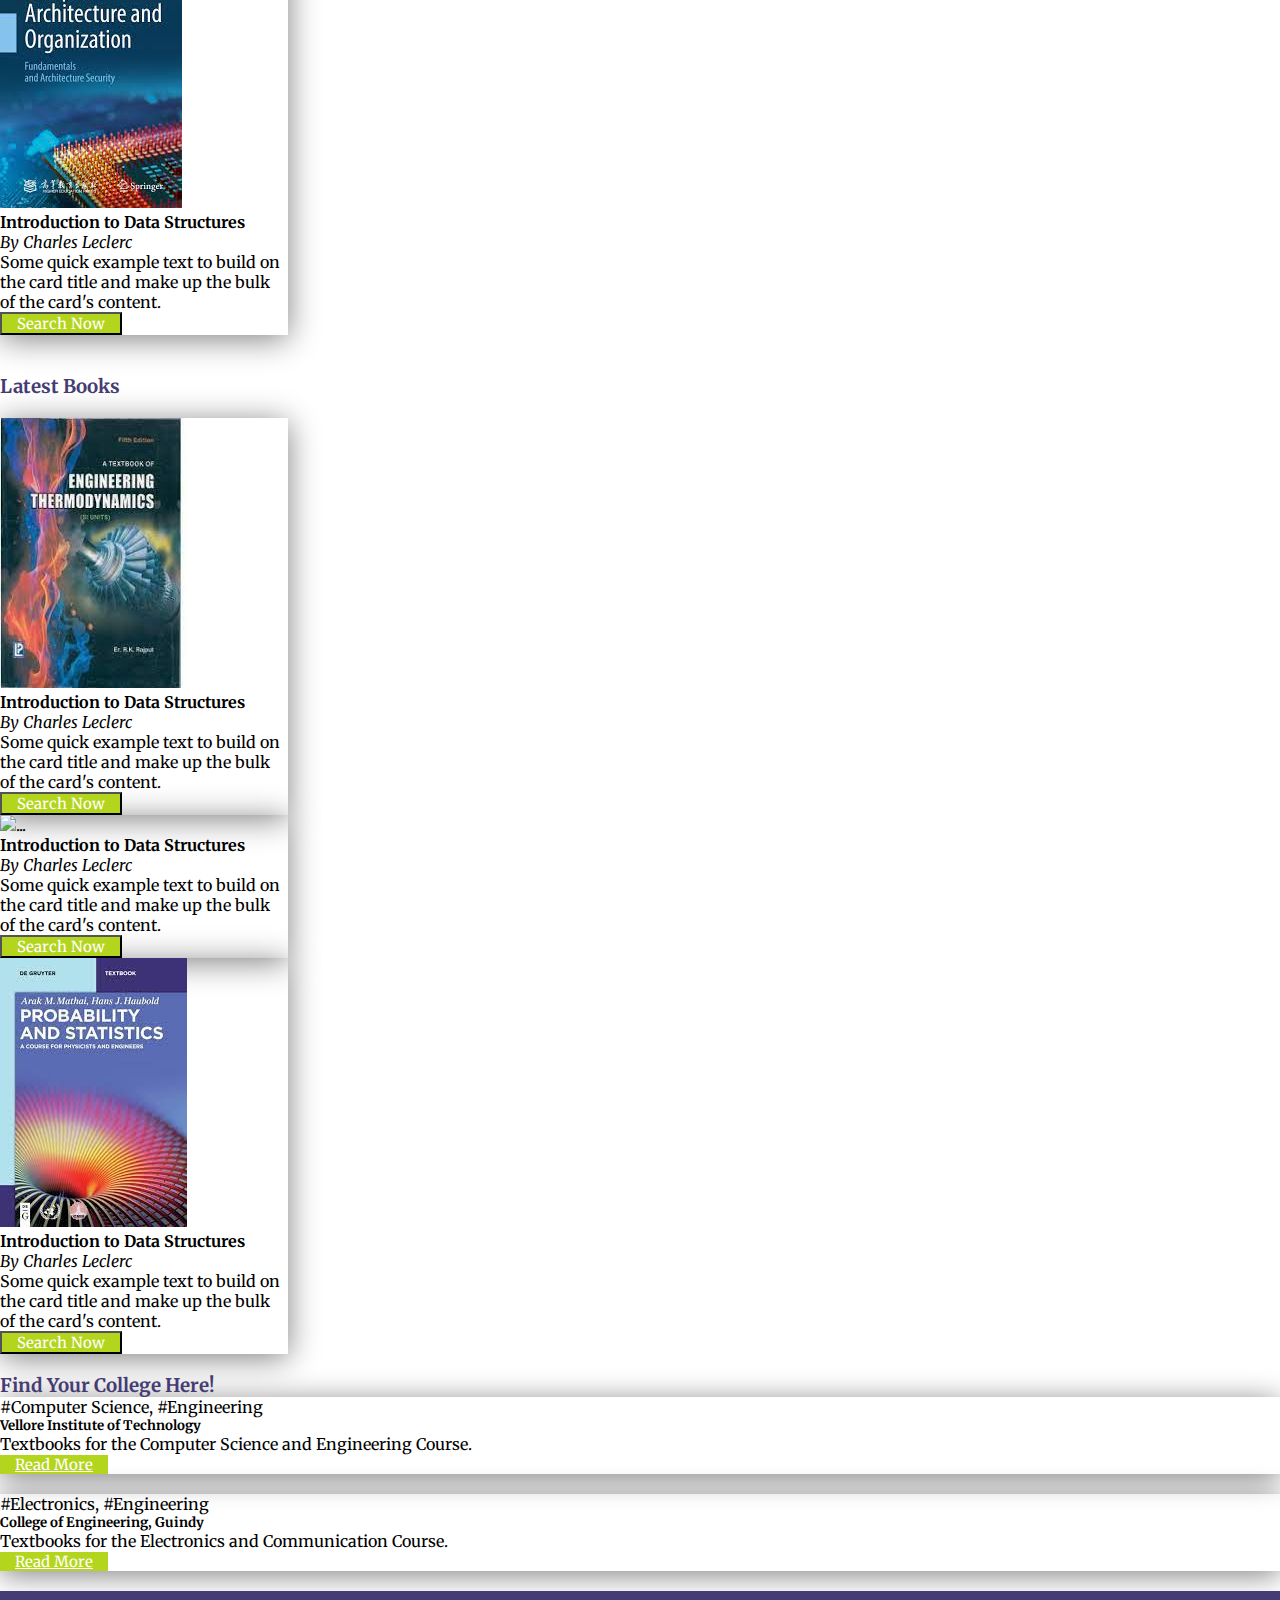
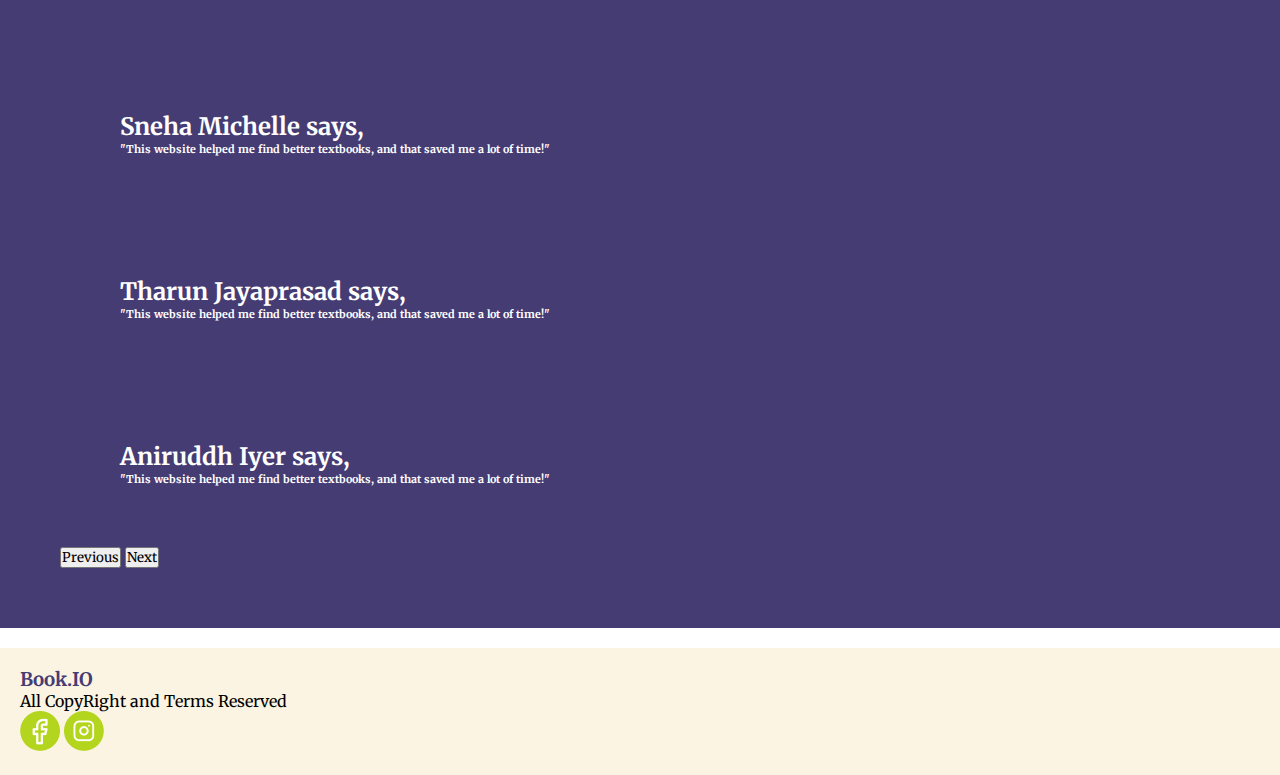
==== commit 2d44493f: "Added: Profile, Wishlist, University Prescribed pages" ====
--- a/index.html
+++ b/index.html
@@ -6,23 +6,26 @@
     <meta name="viewport" content="width=device-width, initial-scale=1.0">
     <link rel="stylesheet" href="index.css">
     <link href="https://cdn.jsdelivr.net/npm/bootstrap@5.2.2/dist/css/bootstrap.min.css" rel="stylesheet" integrity="sha384-Zenh87qX5JnK2Jl0vWa8Ck2rdkQ2Bzep5IDxbcnCeuOxjzrPF/et3URy9Bv1WTRi" crossorigin="anonymous">
+    <link href="https://fonts.googleapis.com/css2?family=Merriweather&display=swap" rel="stylesheet">
+    <link rel="preconnect" href="https://fonts.googleapis.com">
+    <link rel="preconnect" href="https://fonts.gstatic.com" crossorigin>
     <title>Book.IO</title>
 </head>
     <!--navbar goes here-->
-    <nav class="navbar bg-light">
-        <div class="container-fluid">
-          <a class="navbar-brand">Book.IO</a>
-          <a class="nav-link" href="index.html">Home</a>
-            <a class="nav-link" href="#popularnow">Popular</a>
-            <a class="nav-link">Prescribed by Universities</a>
+    <nav class="navbar navbar-expand-lg">
+      <div class="container-fluid">
+          <a class="navbar-brand" href="index.html">Book.IO</a>
+          <a class="nav-link" href="index.html#popular">Popular</a>
+          <a class="nav-link" href="uniprescribed.html">Prescribed by Universities</a>
+          <a class="nav-link" href="wishlistform.html">Request a Book</a>
           <form class="d-flex" role="search">
-            <input class="form-control me-2" type="search" placeholder="Search your book here!" aria-label="Search">
-            <button class="btn btn-outline-success" type="submit">Search</button>
-            <button class="btn" style="background-color:#B4D51E;color:white; font-size: 12px;">Login/Sign Up!</button>
+              <input class="form-control me-2" type="search" placeholder="Search here!" aria-label="Search">
+              <button class="btn" type="submit">Search</button>
           </form>
-          <a href="login_page.html" class="nav-link"><img src="./profile.png" alt=""></a>
-        </div>
-      </nav>
+          <a href="profilepage.html" class="nav-link"><img src="./profile.png" alt=""></a>
+          <a href="login_page.html"><button class="btn" type="submit" href="=">Login/Sign Up!</button></a>
+      </div>
+  </nav>
     <!--and ends here-->
 
     <!--hero section-->
@@ -44,7 +47,7 @@
     <br>
 
     <!--popular now and latestr book section-->
-    <section id="popularnow">
+    <section class="popularnow">
         <div class="container px-4">
             <h3>Popular Now</h3>
             <div class="grid row gx-5">
--- a/index.css
+++ b/index.css
@@ -1,7 +1,34 @@
-@import url('https://fonts.googleapis.com/css2?family=Merriweather&display=swap');
-
-*{
+* {
     font-family: 'Merriweather', serif;
+    box-sizing: border-box;
+    margin: 0%;
+    padding: 0%;
+}
+.navbar {
+    background-color: #fbf4e2;
+    margin-bottom: 30px;
+    padding: 20px;
+    font-size: 18px;
+}
+.navbar a:hover {
+    cursor: pointer;
+    color: #b4d51e;
+}
+.navbar a {
+    color: #463C74;
+    text-decoration: none;
+}
+.btn {
+    font-size: 15px;
+    padding-left: 15px;
+    padding-right: 15px;
+    background-color: #b4d51e;
+}
+.btn:hover,
+.btn:focus {
+    color: #fff;
+    background-color: #463C74;
+    border-color: #463C74;
 }
 .herodiv{
     background-color: #FBF4E2;
@@ -30,7 +57,7 @@
 }
 .footer{
     background-color: #FBF4E2;
-    padding: 100px;
+    padding: 20px;
 }
 .card{
     box-shadow: 0 4px 30px grey;
